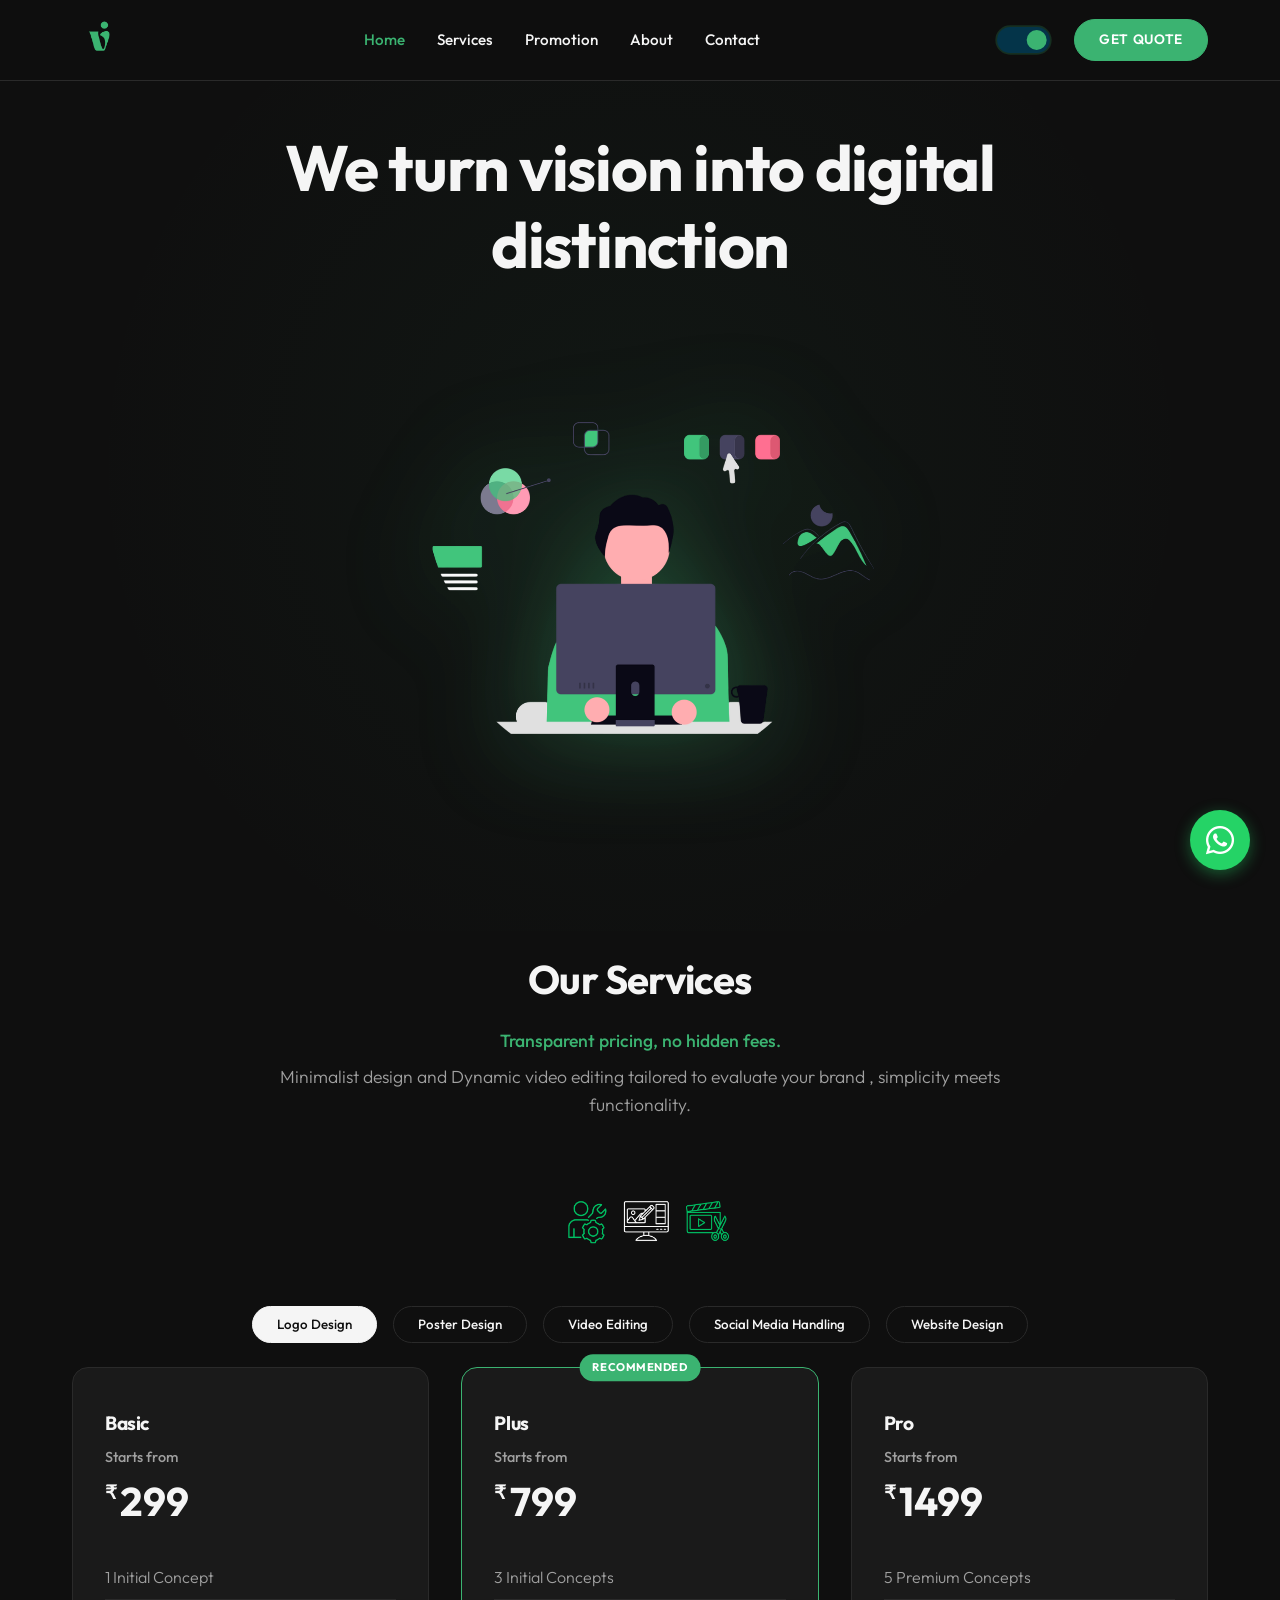
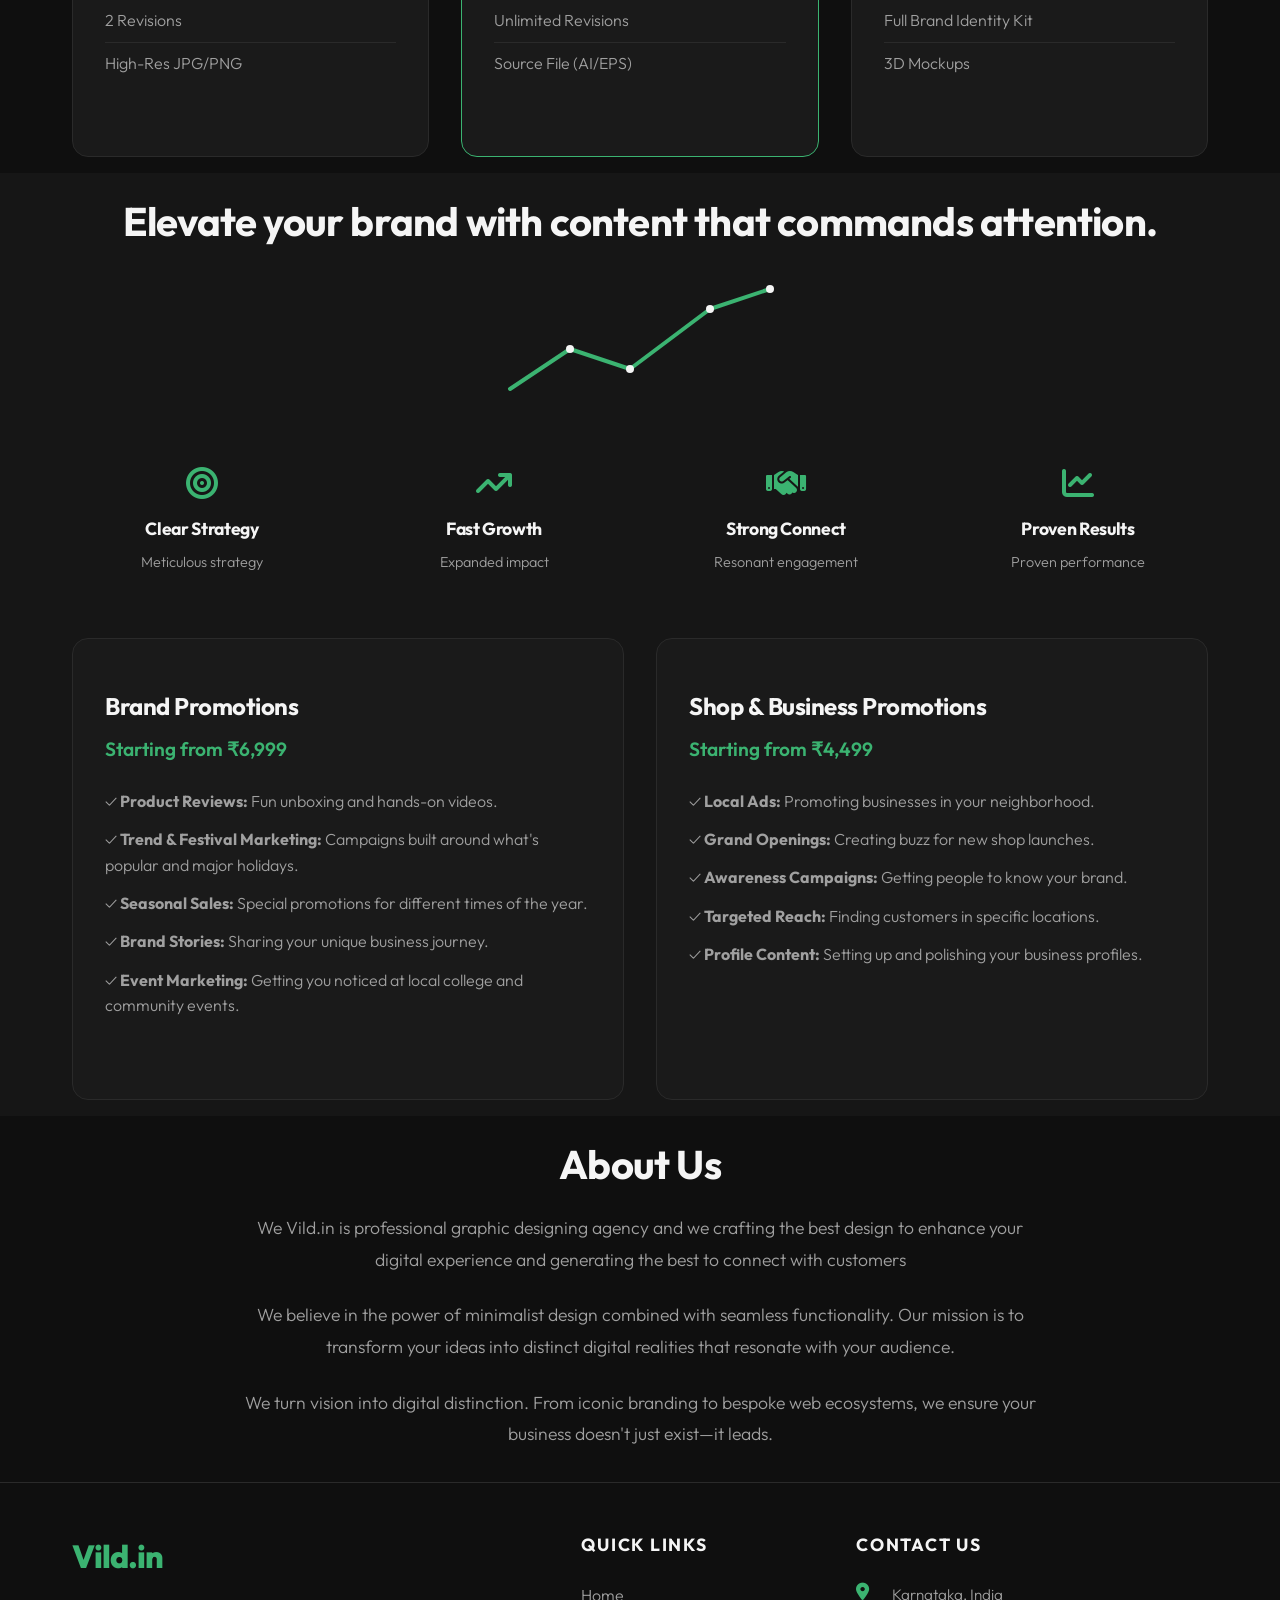
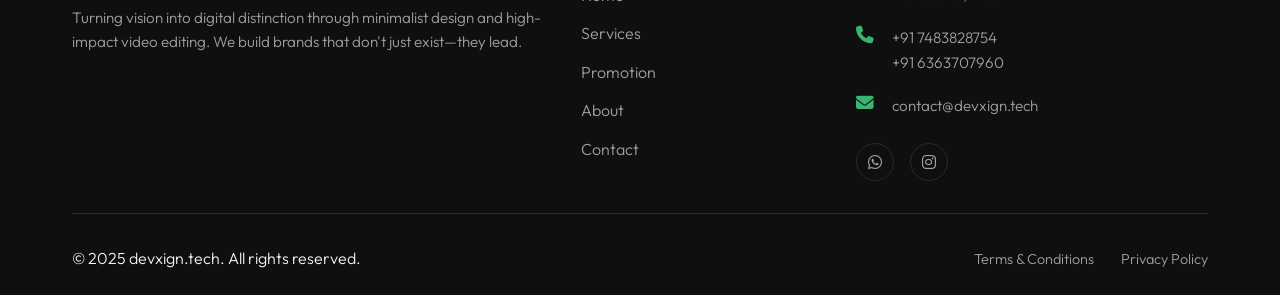
==== index.html @ d443ffbd "Update bullet points for all four poster design special boxes" ====
<!DOCTYPE html>
<html lang="en" data-theme="dark">
<head>
    <meta charset="UTF-8">
    <meta name="viewport" content="width=device-width, initial-scale=1.0">
    <title>devxign.tech | Professional Freelance Agency</title>
    <meta name="description" content="Clean minimal freelance agency turning vision into digital distinction.">
    <link rel="stylesheet" href="styles.css?v=1.3">
    <!-- Font Awesome -->
    <link rel="stylesheet" href="https://cdnjs.cloudflare.com/ajax/libs/font-awesome/6.4.0/css/all.min.css">
    <!-- Outfit Font for clean geometric look -->
    <link href="https://fonts.googleapis.com/css2?family=Outfit:wght@300;400;500;600;700;800&display=swap" rel="stylesheet">
</head>
<body>
    <header class="navbar">
        <nav class="container">
            <a href="#home" class="logo"><img src="Company logo.jpeg" alt="Company Logo"></a>
            <ul class="nav-links">
                <li><a href="#home" class="active">Home</a></li>
                <li><a href="#services">Services</a></li>
                <li><a href="#promotion">Promotion</a></li>
                <li><a href="#about">About</a></li>
                <li><a href="contact.html">Contact</a></li>
            </ul>
            <div class="nav-actions">
                <label for="theme-toggle" class="theme">
                    <span class="theme__toggle-wrap">
                        <input id="theme-toggle" class="theme__toggle" type="checkbox" role="switch" name="theme" value="dark" checked>
                        <span class="theme__fill"></span>
                        <span class="theme__icon">
                            <span class="theme__icon-part"></span>
                            <span class="theme__icon-part"></span>
                            <span class="theme__icon-part"></span>
                            <span class="theme__icon-part"></span>
                            <span class="theme__icon-part"></span>
                            <span class="theme__icon-part"></span>
                            <span class="theme__icon-part"></span>
                            <span class="theme__icon-part"></span>
                            <span class="theme__icon-part"></span>
                        </span>
                    </span>
                </label>
                <a href="contact.html" class="btn btn-primary btn-pill desktop-only">GET QUOTE</a>
                <button class="mobile-menu-btn" aria-label="Menu">⋯</button>
            </div>
        </nav>
        <!-- Mobile Dropdown Menu -->
        <div class="mobile-dropdown">
            <ul class="mobile-links">
                <li><a href="#home">Home</a></li>
                <li><a href="#services">Services</a></li>
                <li><a href="#promotion">Promotion</a></li>
                <li><a href="#about">About</a></li>
                <li><a href="contact.html">Contact</a></li>
                <li><a href="contact.html" class="btn btn-primary btn-pill mobile-quote-btn">GET QUOTE</a></li>
            </ul>
        </div>
    </header>

    <main>
        <!-- HOME SECTION -->
        <section id="home" class="section hero section-scroll">
            <div class="container hero-content">
                <h1 class="hero-title fade-in-up">We turn vision into digital distinction</h1>
                <div class="hero-illustration">
                    <img src="home page icon.png" alt="Home Page Icon" class="hero-icon-img laptop-float">
                </div>
            </div>
        </section>

        <!-- SERVICES SECTION -->
        <section id="services" class="section services section-scroll">
            <div class="container">
                <div class="section-header">
                    <h2>Our Services</h2>
                    <p style="color: var(--accent-color); font-weight: 500;">Transparent pricing, no hidden fees.</p>
                    <p style="margin-top: 0.5rem; max-width: 800px; margin-left: auto; margin-right: auto;">Minimalist design and Dynamic video editing tailored to evaluate your brand , simplicity meets functionality.</p>
                </div>
                
                <div class="services-illustration">
                    <img src="home page icons.png" alt="Services Icons" class="services-icon-img tools-float dark-only">
                    <img src="home page icons black.png" alt="Services Icons" class="services-icon-img tools-float light-only">
                </div>

                <div class="tabs">
                    <button class="tab-btn active" data-target="logo-design">Logo Design</button>
                    <button class="tab-btn" data-target="poster-design">Poster Design</button>
                    <button class="tab-btn" data-target="video-editing">Video Editing</button>
                    <button class="tab-btn" data-target="social-media">Social Media Handling</button>
                    <button class="tab-btn" data-target="website-design">Website Design</button>
                </div>

                <!-- Logo Design -->
                <div id="logo-design" class="pricing-grid active">
                    <div class="pricing-card">
                        <h3 class="plan-name">Basic</h3>
                        <div class="price-start">Starts from</div>
                        <div class="plan-price"><span>₹</span>299</div>
                        <ul class="plan-features">
                            <li>1 Initial Concept</li>
                            <li>2 Revisions</li>
                            <li>High-Res JPG/PNG</li>
                        </ul>
                    </div>
                    <div class="pricing-card pro">
                        <h3 class="plan-name">Plus</h3>
                        <div class="price-start">Starts from</div>
                        <div class="plan-price"><span>₹</span>799</div>
                        <ul class="plan-features">
                            <li>3 Initial Concepts</li>
                            <li>Unlimited Revisions</li>
                            <li>Source File (AI/EPS)</li>
                        </ul>
                    </div>
                    <div class="pricing-card">
                        <h3 class="plan-name">Pro</h3>
                        <div class="price-start">Starts from</div>
                        <div class="plan-price"><span>₹</span>1499</div>
                        <ul class="plan-features">
                            <li>5 Premium Concepts</li>
                            <li>Full Brand Identity Kit</li>
                            <li>3D Mockups</li>
                        </ul>
                    </div>
                </div>

                <!-- Poster Design -->
                <div id="poster-design" class="pricing-grid">
                    <div class="pricing-card">
                        <h3 class="plan-name">Basic</h3>
                        <div class="price-start">Starts from</div>
                        <div class="plan-price"><span>₹</span>299</div>
                        <ul class="plan-features">
                            <li>Standard Poster Design</li>
                            <li>1 Revision</li>
                            <li>Print-Ready PDF</li>
                        </ul>
                    </div>
                    <div class="pricing-card pro">
                        <h3 class="plan-name">Plus</h3>
                        <div class="price-start">Starts from</div>
                        <div class="plan-price"><span>₹</span>699</div>
                        <ul class="plan-features">
                            <li>Premium Poster Design</li>
                            <li>3 Revisions</li>
                            <li>Social Media Kit</li>
                        </ul>
                    </div>
                    <div class="pricing-card">
                        <h3 class="plan-name">Pro</h3>
                        <div class="price-start">Starts from</div>
                        <div class="plan-price"><span>₹</span>1199</div>
                        <ul class="plan-features">
                            <li>Campaign Series</li>
                            <li>Unlimited Revisions</li>
                            <li>Source Files</li>
                        </ul>
                    </div>

                    <!-- Special Boxes -->
                    <div class="special-boxes-container">
                        <h3 class="special-heading">Visual Statements: High-Impact Print & Digital Posters</h3>
                        <div class="special-boxes">
                            <div class="special-box">
                                <h4>Event Posters</h4>
                                <p class="price-range">₹999 – ₹2,099 per poster</p>
                                <ul>
                                    <li>✓ <strong>Great for Any Event:</strong> Perfect for programs, parties, and big launches.</li>
                                    <li>✓ <strong>Custom Designs:</strong> Made to match your specific theme perfectly.</li>
                                </ul>
                            </div>
                            <div class="special-box">
                                <h4>Political Posters</h4>
                                <p class="price-range">₹1,299 – ₹2,299 per poster</p>
                                <ul>
                                    <li>✓ <strong>Goal-Driven Design:</strong> Built specifically to help your campaign succeed.</li>
                                    <li>✓ <strong>Bold Visuals:</strong> Uses eye-catching text and images that grab attention.</li>
                                </ul>
                            </div>
                            <div class="special-box">
                                <h4>Product Launch Posters</h4>
                                <p class="price-range">₹1,499 – ₹2,599 per poster</p>
                                <ul>
                                    <li>✓ <strong>Brand-Focused Design:</strong> Matches your company's style and look.</li>
                                    <li>✓ <strong>Shows Off Your Product:</strong> Puts your product's best features front and center.</li>
                                </ul>
                            </div>
                            <div class="special-box">
                                <h4>Festival Posters</h4>
                                <p class="price-range">₹399 – ₹999 per poster</p>
                                <ul>
                                    <li>✓ <strong>Holiday Colors & Themes:</strong> Uses fun, festive designs.</li>
                                    <li>✓ <strong>Perfect for Seasonal Sales:</strong> Great for holiday and limited-time promotions.</li>
                                </ul>
                            </div>
                        </div>
                    </div>
                </div>

                <!-- Video Editing -->
                <div id="video-editing" class="pricing-grid">
                    <div class="pricing-card">
                        <h3 class="plan-name">Basic</h3>
                        <div class="price-start">Starts from</div>
                        <div class="plan-price"><span>₹</span>499</div>
                        <ul class="plan-features">
                            <li>Up to 60s Video</li>
                            <li>Basic Color Correction</li>
                            <li>Background Music</li>
                        </ul>
                    </div>
                    <div class="pricing-card pro">
                        <h3 class="plan-name">Plus</h3>
                        <div class="price-start">Starts from</div>
                        <div class="plan-price"><span>₹</span>999</div>
                        <ul class="plan-features">
                            <li>Up to 5 Min Video</li>
                            <li>Simple Motion Graphics</li>
                            <li>Captions/Subtitles</li>
                        </ul>
                    </div>
                    <div class="pricing-card">
                        <h3 class="plan-name">Pro</h3>
                        <div class="price-start">Starts from</div>
                        <div class="plan-price"><span>₹</span>1499</div>
                        <ul class="plan-features">
                            <li>Up to 15 Min Video</li>
                            <li>Premium Transitions</li>
                            <li>Advanced Audio Mixing</li>
                        </ul>
                    </div>
                </div>

                <!-- Social Media Handling -->
                <div id="social-media" class="pricing-grid">
                    <div class="pricing-card">
                        <h3 class="plan-name">Basic</h3>
                        <div class="price-start">Starts from</div>
                        <div class="plan-price"><span>₹</span>2999</div>
                        <ul class="plan-features">
                            <li>1 Platform Management</li>
                            <li>8 Posts / Month</li>
                            <li>Basic Engagement</li>
                        </ul>
                    </div>
                    <div class="pricing-card pro">
                        <h3 class="plan-name">Plus</h3>
                        <div class="price-start">Starts from</div>
                        <div class="plan-price"><span>₹</span>5999</div>
                        <ul class="plan-features">
                            <li>2 Platforms Management</li>
                            <li>15 Posts / Month</li>
                            <li>Content Strategy Planning</li>
                        </ul>
                    </div>
                    <div class="pricing-card">
                        <h3 class="plan-name">Pro</h3>
                        <div class="price-start">Starts from</div>
                        <div class="plan-price"><span>₹</span>9999</div>
                        <ul class="plan-features">
                            <li>Multi-Platform Management</li>
                            <li>Daily Posts + Reels</li>
                            <li>Full Account Management</li>
                        </ul>
                    </div>
                </div>

                <!-- Website Design -->
                <div id="website-design" class="pricing-grid">
                    <div class="pricing-card">
                        <h3 class="plan-name">Basic</h3>
                        <div class="price-start">Starts from</div>
                        <div class="plan-price"><span>₹</span>4999</div>
                        <ul class="plan-features">
                            <li>1 Page Landing Site</li>
                            <li>Responsive Design</li>
                            <li>Basic Contact Form</li>
                        </ul>
                    </div>
                    <div class="pricing-card pro">
                        <h3 class="plan-name">Plus</h3>
                        <div class="price-start">Starts from</div>
                        <div class="plan-price"><span>₹</span>9999</div>
                        <ul class="plan-features">
                            <li>Up to 5 Pages Website</li>
                            <li>Custom UI/UX</li>
                            <li>SEO Optimized Structure</li>
                        </ul>
                    </div>
                    <div class="pricing-card">
                        <h3 class="plan-name">Pro</h3>
                        <div class="price-start">Starts from</div>
                        <div class="plan-price"><span>₹</span>19999</div>
                        <ul class="plan-features">
                            <li>Full Web Application</li>
                            <li>CMS Integration</li>
                            <li>Premium Animations</li>
                        </ul>
                    </div>
                </div>
            </div>
        </section>

        <!-- PROMOTION SECTION -->
        <section id="promotion" class="section promotion section-scroll">
            <div class="container">
                <div class="section-header">
                    <h2>Elevate your brand with content that commands attention.</h2>
                </div>
                
                <div class="promotion-illustration">
                    <svg viewBox="0 0 300 150" class="anim-svg">
                        <g class="graph-float">
                            <!-- Growth Graph -->
                            <path d="M 20 120 L 80 80 L 140 100 L 220 40 L 280 20" fill="none" stroke="var(--accent-color)" stroke-width="4" stroke-linecap="round" stroke-linejoin="round"/>
                            <circle cx="80" cy="80" r="4" fill="var(--text-main)" />
                            <circle cx="140" cy="100" r="4" fill="var(--text-main)" />
                            <circle cx="220" cy="40" r="4" fill="var(--text-main)" />
                            <circle cx="280" cy="20" r="4" fill="var(--text-main)" />
                        </g>
                    </svg>
                </div>

                <div class="features-row">
                    <div class="feature-icon-box">
                        <i class="fa-solid fa-bullseye"></i>
                        <h4>Clear Strategy</h4>
                        <p>Meticulous strategy</p>
                    </div>
                    <div class="feature-icon-box">
                        <i class="fa-solid fa-arrow-trend-up"></i>
                        <h4>Fast Growth</h4>
                        <p>Expanded impact</p>
                    </div>
                    <div class="feature-icon-box">
                        <i class="fa-solid fa-handshake"></i>
                        <h4>Strong Connect</h4>
                        <p>Resonant engagement</p>
                    </div>
                    <div class="feature-icon-box">
                        <i class="fa-solid fa-chart-line"></i>
                        <h4>Proven Results</h4>
                        <p>Proven performance</p>
                    </div>
                </div>

                <div class="promo-cards-row">
                    <div class="promo-card">
                        <h3>Brand Promotions</h3>
                        <p class="promo-price">Starting from ₹6,999</p>
                        <ul>
                            <li>✓ <strong>Product Reviews:</strong> Fun unboxing and hands-on videos.</li>
                            <li>✓ <strong>Trend & Festival Marketing:</strong> Campaigns built around what's popular and major holidays.</li>
                            <li>✓ <strong>Seasonal Sales:</strong> Special promotions for different times of the year.</li>
                            <li>✓ <strong>Brand Stories:</strong> Sharing your unique business journey.</li>
                            <li>✓ <strong>Event Marketing:</strong> Getting you noticed at local college and community events.</li>
                        </ul>

                    </div>
                    <div class="promo-card">
                        <h3>Shop & Business Promotions</h3>
                        <p class="promo-price">Starting from ₹4,499</p>
                        <ul>
                            <li>✓ <strong>Local Ads:</strong> Promoting businesses in your neighborhood.</li>
                            <li>✓ <strong>Grand Openings:</strong> Creating buzz for new shop launches.</li>
                            <li>✓ <strong>Awareness Campaigns:</strong> Getting people to know your brand.</li>
                            <li>✓ <strong>Targeted Reach:</strong> Finding customers in specific locations.</li>
                            <li>✓ <strong>Profile Content:</strong> Setting up and polishing your business profiles.</li>
                        </ul>

                    </div>
                </div>
            </div>
        </section>

        <!-- ABOUT SECTION -->
        <section id="about" class="section about section-scroll">
            <div class="container">
                <div class="section-header">
                    <h2>About Us</h2>
                    <div class="about-text" style="max-width: 800px; margin: 0 auto; font-size: 1.1rem; line-height: 1.8; color: var(--text-muted);">
                        <p style="margin-bottom: 1.5rem;">
                            We Vild.in is professional graphic designing agency and we crafting the best design to enhance your digital experience and generating the best to connect with customers
                        </p>
                        <p style="margin-bottom: 1.5rem;">
                            We believe in the power of minimalist design combined with seamless functionality. Our mission is to transform your ideas into distinct digital realities that resonate with your audience.
                        </p>
                        <p>
                            We turn vision into digital distinction. From iconic branding to bespoke web ecosystems, we ensure your business doesn't just exist—it leads.
                        </p>
                    </div>
                </div>
            </div>
        </section>

        </section>
    </main>

    <footer>
        <div class="container">
            <div class="footer-grid">
                <div class="footer-col">
                    <div class="footer-logo" style="margin-bottom: 1.5rem;">
                        <span style="font-size: 2rem; font-weight: 800; color: var(--accent-color); letter-spacing: -1px;">Vild.in</span>
                    </div>
                    <p>Turning vision into digital distinction through minimalist design and high-impact video editing. We build brands that don't just exist—they lead.</p>
                </div>
                <div class="footer-col">
                    <h4>Quick Links</h4>
                    <ul class="footer-links">
                        <li><a href="#home">Home</a></li>
                        <li><a href="#services">Services</a></li>
                        <li><a href="#promotion">Promotion</a></li>
                        <li><a href="#about">About</a></li>
                        <li><a href="contact.html">Contact</a></li>
                    </ul>
                </div>

                <div class="footer-col">
                    <h4>Contact Us</h4>
                    <div class="footer-contact-item">
                        <i class="fa-solid fa-location-dot"></i>
                        <span>Karnataka, India</span>
                    </div>
                    <div class="footer-contact-item">
                        <i class="fa-solid fa-phone"></i>
                        <span>+91 7483828754<br>+91 6363707960</span>
                    </div>
                    <div class="footer-contact-item">
                        <i class="fa-solid fa-envelope"></i>
                        <span>contact@devxign.tech</span>
                    </div>
                    <div class="footer-social" style="margin-top: 1.5rem; justify-content: flex-start;">
                        <a href="https://wa.me/917483828754" target="_blank"><i class="fa-brands fa-whatsapp"></i></a>
                        <a href="https://www.instagram.com/vild_in/" target="_blank"><i class="fa-brands fa-instagram"></i></a>
                    </div>
                </div>
            </div>
            <div class="footer-bottom">
                <p>&copy; 2025 devxign.tech. All rights reserved.</p>
                <div class="footer-legal-bottom">
                    <a href="terms.html" style="color: var(--text-muted); font-size: 0.9rem; margin-right: 1.5rem;">Terms & Conditions</a>
                    <a href="privacy.html" style="color: var(--text-muted); font-size: 0.9rem;">Privacy Policy</a>
                </div>
            </div>
        </div>
    </footer>
    <!-- Floating WhatsApp Button -->
    <a href="https://wa.me/917483828754" class="floating-wa" target="_blank" aria-label="Chat on WhatsApp">
        <i class="fa-brands fa-whatsapp"></i>
    </a>

    <div id="offer-popup" class="popup-overlay">
        <div class="popup-content">
            <button class="popup-close" id="close-popup"><i class="fa-solid fa-xmark"></i></button>
            <div class="popup-header">
                <i class="fa-solid fa-gift"></i>
                <h3>Special Offer!</h3>
            </div>
            <p>To celebrate our journey, we’re offering <strong>15% off</strong> for all design and editing services. Let’s build something iconic together.</p>
        </div>
    </div>

    <script src="script.js"></script>
</body>
</html>
---- styles.css ----
/* styles.css */
@import url('https://fonts.googleapis.com/css2?family=Outfit:wght@300;400;500;600;700;800&display=swap');

:root {
    /* Light Theme (Default) */
    --bg-color: #ffffff;
    --bg-alt: #ffffff;
    --text-main: #111111;
    --text-muted: #666666;
    --accent-color: #3bb371;
    --border-color: #d0d0d0;
    --card-bg: #ffffff;
    --nav-bg: rgba(255, 255, 255, 0.85);
    --shadow: 0 10px 30px rgba(0, 0, 0, 0.05);
    --transDur: 0.5s;
    --primary: var(--accent-color);
    --primaryT: rgba(59, 179, 113, 0.2);
}

[data-theme="dark"] {
    --bg-color: #0f0f0f;
    --bg-alt: #161616;
    --text-main: #f5f5f5;
    --text-muted: #a0a0a0;
    --accent-color: #3bb371;
    --border-color: #2a2a2a;
    --card-bg: #1a1a1a;
    --nav-bg: rgba(15, 15, 15, 0.85);
    --shadow: 0 10px 30px rgba(0, 0, 0, 0.5);
}

* {
    margin: 0;
    padding: 0;
    box-sizing: border-box;
}

html {
    scroll-behavior: smooth;
    scroll-padding-top: 80px; /* Offset for sticky nav */
}

body {
    font-family: 'Outfit', sans-serif;
    font-weight: 300; /* Light thin body text */
    background-color: var(--bg-color);
    color: var(--text-main);
    line-height: 1.6;
    transition: background-color 0.3s ease, color 0.3s ease;
    overflow-x: hidden;
}

h1, h2, h3, h4, h5, h6 {
    font-weight: 700; /* Bold headings */
    color: var(--text-main);
    letter-spacing: -0.02em;
}

a {
    text-decoration: none;
    color: inherit;
}

ul {
    list-style: none;
}

.container {
    max-width: 1200px;
    width: 100%;
    margin: 0 auto;
    padding: 0 2rem;
}

.section {
    padding: 1rem 0;
    width: 100%;
    min-height: auto;
    display: flex;
    flex-direction: column;
    justify-content: center;
}

/* Scroll Animations */
.section-scroll {
    opacity: 0;
    transform: translateY(40px);
    transition: opacity 0.8s ease-out, transform 0.8s ease-out;
}

.section-scroll.visible {
    opacity: 1;
    transform: translateY(0);
}

/* Navbar */
.navbar {
    position: fixed;
    top: 0;
    width: 100%;
    background-color: var(--nav-bg);
    backdrop-filter: blur(10px);
    -webkit-backdrop-filter: blur(10px);
    z-index: 1000;
    border-bottom: 1px solid var(--border-color);
    transition: background-color 0.3s ease;
}

.navbar .container {
    display: flex;
    justify-content: space-between;
    align-items: center;
    height: 80px;
}

.logo {
    display: flex;
    align-items: center;
}

.logo img {
    height: 55px;
    width: auto;
}

.nav-links {
    display: flex;
    gap: 2rem;
}

.nav-links a {
    font-weight: 500;
    font-size: 0.95rem;
    transition: color 0.3s ease;
}

.nav-links a:hover, .nav-links a.active {
    color: var(--accent-color);
}

.nav-actions {
    display: flex;
    align-items: center;
    gap: 1.5rem;
}

.theme {
    display: flex;
    align-items: center;
    -webkit-tap-highlight-color: transparent;
}

.theme__fill,
.theme__icon {
    transition: 0.3s;
}

.theme__fill {
    display: none; /* Disabling the full screen blend mode as it might break existing layout */
}

.theme__icon,
.theme__toggle {
    z-index: 1;
}

.theme__icon,
.theme__icon-part {
    position: absolute;
}

.theme__icon {
    display: block;
    top: 0.4em;
    left: 0.4em;
    width: 1.5em;
    height: 1.5em;
    pointer-events: none;
}

.theme__icon-part {
    border-radius: 50%;
    box-shadow: 0.4em -0.4em 0 0.5em hsl(0,0%,100%) inset;
    top: calc(50% - 0.5em);
    left: calc(50% - 0.5em);
    width: 1em;
    height: 1em;
    transition: box-shadow var(--transDur) ease-in-out,
                opacity var(--transDur) ease-in-out,
                transform var(--transDur) ease-in-out;
    transform: scale(0.5);
}

.theme__icon-part ~ .theme__icon-part {
    background-color: hsl(0,0%,100%);
    border-radius: 0.05em;
    top: 50%;
    left: calc(50% - 0.05em);
    transform: rotate(0deg) translateY(0.5em);
    transform-origin: 50% 0;
    width: 0.1em;
    height: 0.2em;
}

.theme__icon-part:nth-child(3) { transform: rotate(45deg) translateY(0.45em); }
.theme__icon-part:nth-child(4) { transform: rotate(90deg) translateY(0.45em); }
.theme__icon-part:nth-child(5) { transform: rotate(135deg) translateY(0.45em); }
.theme__icon-part:nth-child(6) { transform: rotate(180deg) translateY(0.45em); }
.theme__icon-part:nth-child(7) { transform: rotate(225deg) translateY(0.45em); }
.theme__icon-part:nth-child(8) { transform: rotate(270deg) translateY(0.5em); }
.theme__icon-part:nth-child(9) { transform: rotate(315deg) translateY(0.5em); }

.theme__toggle {
    background-color: #000;
    border-radius: 1.5em;
    box-shadow: 0 0 0 0.125em var(--primaryT);
    padding: 0.25em;
    width: 4em;
    height: 2em;
    -webkit-appearance: none;
    appearance: none;
    transition: background-color var(--transDur) ease-in-out,
                box-shadow 0.15s ease-in-out,
                transform var(--transDur) ease-in-out;
    cursor: pointer;
    position: relative;
}

.theme__toggle:before {
    background-color: #fff;
    border-radius: 50%;
    content: "";
    width: 1.5em;
    height: 1.5em;
    display: block;
    transition: 0.3s;
}

.theme__toggle:focus {
    box-shadow: 0 0 0 0.125em var(--primary);
    outline: transparent;
}

.theme__toggle:checked {
    background-color: hsl(198,90%,15%);
}

.theme__toggle:checked:before {
    transform: translateX(2em);
    background-color: var(--accent-color);
}

.theme__toggle:checked ~ .theme__icon {
    transform: translateX(2em);
}

.theme__toggle:checked ~ .theme__icon .theme__icon-part:nth-child(1) {
    opacity: 0;
}

.theme__toggle:checked ~ .theme__icon .theme__icon-part ~ .theme__icon-part {
    opacity: 0;
}

.theme__toggle-wrap {
    position: relative;
    display: flex;
    align-items: center;
}

.btn {
    display: inline-block;
    border: none;
    cursor: pointer;
    font-family: 'Outfit', sans-serif;
}

.btn-pill {
    padding: 0.6rem 1.5rem;
    border-radius: 50px;
    font-weight: 600;
    font-size: 0.85rem;
    letter-spacing: 0.05em;
    transition: all 0.3s ease;
}

.btn-primary {
    background-color: var(--accent-color);
    color: #fff;
    border: 1px solid var(--accent-color);
}

.btn-primary:hover {
    background-color: transparent;
    color: var(--accent-color);
}

.btn-outline {
    background-color: transparent;
    color: var(--text-main);
    border: 1px solid var(--text-main);
    padding: 0.6rem 1.5rem;
    border-radius: 50px;
    font-weight: 600;
    transition: all 0.3s ease;
}

.btn-outline:hover {
    background-color: var(--text-main);
    color: var(--bg-color);
}

.mobile-menu-btn {
    display: none;
    background: none;
    border: none;
    color: var(--text-main);
    font-size: 1.5rem;
    font-weight: bold;
    cursor: pointer;
}

.mobile-dropdown {
    position: absolute;
    top: 80px;
    left: 0;
    width: 100%;
    background-color: var(--card-bg);
    border-bottom: 1px solid var(--border-color);
    overflow: hidden;
    max-height: 0;
    transition: max-height 0.4s cubic-bezier(0.16, 1, 0.3, 1);
    box-shadow: 0 10px 15px rgba(0,0,0,0.05);
}

.mobile-dropdown.open {
    max-height: 400px;
}

.mobile-links {
    padding: 1rem 2rem 2rem;
    display: flex;
    flex-direction: column;
    gap: 1.5rem;
}

.mobile-links a {
    font-size: 1.1rem;
    font-weight: 500;
}

.desktop-only {
    display: inline-block;
}

.mobile-quote-btn {
    display: none;
}

/* Hero Section */
.hero {
    min-height: auto;
    display: flex;
    flex-direction: column;
    align-items: center;
    justify-content: center;
    text-align: center;
    padding: 130px 0 2rem;
}

.hero-content {
    display: flex;
    flex-direction: column;
    align-items: center;
    gap: 0.5rem;
    width: 100%;
}

.hero-title {
    font-size: clamp(2rem, 5vw, 4.5rem);
    line-height: 1.2;
    max-width: 900px;
    margin: 0 auto;
    margin-bottom: 0;
}

/* Fade-in-up animation */
.fade-in-up {
    animation: fadeInUp 1.5s ease-out forwards;
    opacity: 0;
}

@keyframes fadeInUp {
    from { opacity: 0; transform: translateY(30px); }
    to { opacity: 1; transform: translateY(0); }
}

/* SVG Illustrations Styling */
.hero-illustration, .services-illustration, .promotion-illustration, .contact-illustration-svg {
    display: flex;
    justify-content: center;
    margin: 0;
}

.anim-svg {
    width: 100%;
    max-width: 300px;
    height: auto;
}

.services-icon-img {
    width: 100%;
    max-width: 450px;
    height: auto;
    margin: -140px auto -140px;
    pointer-events: none;
    position: relative;
    z-index: 1;
}

.hero-icon-img {
    width: 100%;
    max-width: 550px;
    height: auto;
    margin: -80px auto 0;
    transition: filter 0.3s ease;
    filter: drop-shadow(0 0 50px rgba(59, 179, 113, 0.25));
}

.hero {
    /* Spotlight effect behind the hero content */
    background: radial-gradient(circle at center, rgba(59, 179, 113, 0.05) 0%, transparent 70%);
}

[data-theme="dark"] .hero-icon-img {
    /* Slight brightness boost for dark mode specifically */
    filter: drop-shadow(0 0 50px rgba(59, 179, 113, 0.35)) brightness(1.1);
}

/* Theme-specific visibility */
.light-only {
    display: none;
}

[data-theme="light"] .light-only {
    display: block;
}

[data-theme="light"] .dark-only {
    display: none;
}

.laptop-float, .tools-float, .graph-float, .desk-float {
    animation: float 4s ease-in-out infinite;
}

@keyframes float {
    0% { transform: translateY(0px); }
    50% { transform: translateY(-15px); }
    100% { transform: translateY(0px); }
}

/* Services */
.section-header {
    text-align: center;
    margin-bottom: 1rem;
}

.section-header h2 {
    font-size: 2.5rem;
    margin-bottom: 1rem;
}

.section-header p {
    color: var(--text-muted);
    font-size: 1.1rem;
}

.tabs {
    display: flex;
    justify-content: center;
    flex-wrap: wrap;
    gap: 1rem;
    margin-bottom: 1.5rem;
    position: relative;
    z-index: 10; /* Ensures buttons are above the image */
}

.tab-btn {
    background: transparent;
    border: 1px solid var(--border-color);
    padding: 0.6rem 1.5rem;
    border-radius: 50px;
    color: var(--text-main);
    font-family: 'Outfit', sans-serif;
    font-weight: 500;
    cursor: pointer;
    transition: all 0.3s ease;
}

.tab-btn:hover, .tab-btn.active {
    background: var(--text-main);
    color: var(--bg-color);
    border-color: var(--text-main);
}

.pricing-grid {
    display: none;
    grid-template-columns: repeat(auto-fit, minmax(280px, 1fr));
    gap: 2rem;
    animation: fadeInTab 0.5s ease;
}

@media (min-width: 1024px) {
    .pricing-grid.active {
        grid-template-columns: repeat(3, 1fr);
    }
}

.pricing-grid.active {
    display: grid;
}

@keyframes fadeInTab {
    from { opacity: 0; transform: translateY(10px); }
    to { opacity: 1; transform: translateY(0); }
}

.pricing-card {
    background: var(--card-bg);
    border: 1px solid var(--border-color);
    border-radius: 16px;
    padding: 2.5rem 2rem;
    transition: transform 0.3s ease, box-shadow 0.3s ease;
    display: flex;
    flex-direction: column;
}

.pricing-card:hover {
    transform: translateY(-10px);
    box-shadow: 0 20px 40px rgba(59, 179, 113, 0.15);
    border-color: var(--accent-color);
}

.pricing-card.pro {
    border-color: var(--accent-color);
    position: relative;
}

.pricing-card.pro::before {
    content: 'RECOMMENDED';
    position: absolute;
    top: 0;
    left: 50%;
    transform: translate(-50%, -50%);
    background: var(--accent-color);
    color: #fff;
    font-size: 0.7rem;
    font-weight: 700;
    padding: 0.3rem 0.8rem;
    border-radius: 50px;
    letter-spacing: 0.05em;
}

.plan-name {
    font-size: 1.2rem;
    margin-bottom: 0.5rem;
}

.price-start {
    font-size: 0.9rem;
    color: var(--text-muted);
    font-weight: 500;
}

.plan-price {
    font-size: 2.5rem;
    font-weight: 700;
    margin-bottom: 1.5rem;
    display: flex;
    align-items: flex-start;
}

.plan-price span {
    font-size: 1.2rem;
    margin-top: 0.5rem;
    margin-right: 0.2rem;
}

.plan-features {
    margin-bottom: 2rem;
    flex-grow: 1;
}

.plan-features li {
    padding: 0.5rem 0;
    color: var(--text-muted);
    border-bottom: 1px solid var(--border-color);
}

.plan-features li:last-child {
    border-bottom: none;
}

/* Special Boxes under Poster */
.special-boxes-container {
    margin-top: 4rem;
    grid-column: 1 / -1;
}

.special-heading {
    text-align: center;
    font-size: 1.8rem;
    margin-bottom: 2rem;
}

.special-boxes {
    display: grid;
    grid-template-columns: repeat(auto-fit, minmax(250px, 1fr));
    gap: 1.5rem;
}

.special-box {
    background: var(--card-bg);
    border: 1px solid var(--border-color);
    border-radius: 12px;
    padding: 2rem;
    transition: transform 0.3s ease;
}

.special-box:hover {
    transform: translateY(-5px);
    box-shadow: 0 15px 30px rgba(59, 179, 113, 0.1);
    border-color: var(--accent-color);
}

.special-box h4 {
    font-size: 1.2rem;
    margin-bottom: 0.5rem;
}

.price-range {
    color: var(--accent-color);
    font-weight: 600;
    margin-bottom: 1rem;
    font-size: 1.1rem;
}

.special-box ul {
    margin-bottom: 1.5rem;
}

.special-box li {
    font-size: 0.9rem;
    color: var(--text-muted);
    margin-bottom: 0.5rem;
}

.box-link {
    color: var(--accent-color);
    font-weight: 600;
    font-size: 0.9rem;
}

.box-link:hover {
    text-decoration: underline;
}

/* Promotion Section */
.promotion {
    background-color: var(--bg-alt);
}

.features-row {
    display: grid;
    grid-template-columns: repeat(auto-fit, minmax(200px, 1fr));
    gap: 2rem;
    margin: 3rem 0;
    text-align: center;
}

.feature-icon-box i {
    font-size: 2rem;
    color: var(--accent-color);
    margin-bottom: 1rem;
}

.feature-icon-box h4 {
    font-size: 1.1rem;
    margin-bottom: 0.5rem;
}

.feature-icon-box p {
    font-size: 0.9rem;
    color: var(--text-muted);
}

.promo-cards-row {
    display: grid;
    grid-template-columns: repeat(auto-fit, minmax(280px, 1fr));
    gap: 2rem;
    margin-top: 4rem;
}

.promo-card {
    background: var(--card-bg);
    border: 1px solid var(--border-color);
    border-radius: 16px;
    padding: 3rem 2rem;
}

.promo-card h3 {
    font-size: 1.5rem;
    margin-bottom: 0.5rem;
}

.promo-price {
    font-size: 1.2rem;
    color: var(--accent-color);
    font-weight: 600;
    margin-bottom: 1.5rem;
}

.promo-card ul {
    margin-bottom: 2rem;
}

.promo-card li {
    margin-bottom: 0.8rem;
    color: var(--text-muted);
}

/* Contact Section */
.contact-container {
    display: flex;
    justify-content: center;
    align-items: center;
    gap: 8rem;
    flex-wrap: wrap;
}

.contact-left {
    display: flex;
    justify-content: center;
    flex: 1 1 400px;
}

.contact-icon-img {
    width: 100%;
    max-width: 450px;
    height: auto;
}

.contact-right {
    display: flex;
    justify-content: center;
    flex: 1 1 450px;
    width: 100%;
}

.contact-form {
    background-color: var(--card-bg);
    padding: 2.5rem;
    border-radius: 24px;
    box-shadow: 0 30px 60px rgba(0, 0, 0, 0.08);
    border: 1px solid var(--border-color);
    width: 100%;
    max-width: 650px;
}

.contact-form h2 {
    margin-bottom: 1.2rem;
    font-size: 2rem;
}

.form-group {
    margin-bottom: 1rem;
}

.form-group input, .form-group select, .form-group textarea {
    width: 100%;
    padding: 0.7rem 1rem;
    border: 1px solid var(--border-color);
    border-radius: 8px;
    background: var(--bg-alt);
    color: var(--text-main);
    font-family: 'Outfit', sans-serif;
    font-size: 1rem;
    transition: border-color 0.3s ease;
}

.form-group input:focus, .form-group select:focus, .form-group textarea:focus {
    outline: none;
    border-color: var(--accent-color);
}

.submit-btn {
    width: 100%;
    padding: 1rem;
    border-radius: 8px;
    font-size: 1.1rem;
    cursor: pointer;
}

.contact-links {
    margin-top: 2rem;
    display: flex;
    gap: 1.5rem;
    justify-content: center;
}

.contact-links a {
    display: flex;
    align-items: center;
    gap: 0.5rem;
    color: var(--text-muted);
    font-weight: 500;
    transition: color 0.3s ease;
}

.contact-links a:hover {
    color: var(--accent-color);
}

/* Footer Redesign */
footer {
    background-color: var(--bg-color);
    padding: 3rem 0 1.5rem;
    border-top: 1px solid var(--border-color);
}

.footer-grid {
    display: grid;
    grid-template-columns: 2fr 1fr 1.5fr;
    gap: 2.5rem;
    margin-bottom: 2rem;
}

.footer-col h4 {
    font-size: 1.1rem;
    margin-bottom: 1.5rem;
    color: var(--text-main);
    text-transform: uppercase;
    letter-spacing: 0.1em;
}

.footer-col p {
    color: var(--text-muted);
    font-size: 0.95rem;
    line-height: 1.6;
    margin-bottom: 1rem;
}

.footer-links {
    list-style: none;
    padding: 0;
}

.footer-links li {
    margin-bottom: 0.8rem;
}

.footer-links a {
    color: var(--text-muted);
    transition: all 0.3s ease;
    display: inline-block;
}

.footer-links a:hover {
    color: var(--accent-color);
    padding-left: 5px;
}

.footer-contact-item {
    display: flex;
    gap: 1rem;
    margin-bottom: 1.2rem;
    color: var(--text-muted);
    font-size: 0.95rem;
}

.footer-contact-item i {
    color: var(--accent-color);
    font-size: 1.1rem;
    width: 20px;
}

.footer-bottom {
    padding-top: 2rem;
    border-top: 1px solid var(--border-color);
    display: flex;
    justify-content: space-between;
    align-items: center;
    flex-wrap: wrap;
    gap: 1.5rem;
}

.footer-social {
    display: flex;
    gap: 1rem;
}

.footer-social a {
    width: 38px;
    height: 38px;
    border-radius: 50%;
    background: transparent;
    border: 1px solid var(--border-color);
    display: flex;
    align-items: center;
    justify-content: center;
    color: var(--text-muted);
    transition: all 0.3s ease;
}

.footer-social a:hover {
    background: var(--accent-color);
    color: white;
    border-color: var(--accent-color);
    transform: translateY(-3px);
}

@media (max-width: 992px) {
    .footer-grid {
        grid-template-columns: 1fr 1fr;
        gap: 3rem;
    }
}

@media (max-width: 600px) {
    .footer-grid {
        grid-template-columns: 1fr;
        gap: 2.5rem;
    }
    .footer-bottom {
        flex-direction: column;
        text-align: center;
    }
}

/* Responsive Overrides */
@media (max-width: 992px) {
    .contact-container {
        grid-template-columns: 1fr;
    }
}

@media (max-width: 768px) {
    .nav-links, .desktop-only {
        display: none;
    }
    .mobile-menu-btn {
        display: block;
    }
    .mobile-quote-btn {
        display: inline-block;
        text-align: center;
    }
    .promo-cards-row {
        grid-template-columns: 1fr;
    }
    .footer-content {
        flex-direction: column;
        text-align: center;
    }
    .floating-wa {
        width: 50px;
        height: 50px;
        font-size: 1.8rem;
        bottom: 20px;
        right: 20px;
    }
    .hero {
        padding: 100px 0 1rem;
    }
    .section {
        padding: 2rem 0;
    }
    .contact-container {
        gap: 3rem;
    }
}

/* Floating WhatsApp Button */
.floating-wa {
    position: fixed;
    bottom: 30px;
    right: 30px;
    background-color: #25d366;
    color: white;
    width: 60px;
    height: 60px;
    border-radius: 50%;
    display: flex;
    align-items: center;
    justify-content: center;
    font-size: 2rem;
    box-shadow: 0 4px 15px rgba(37, 211, 102, 0.4);
    z-index: 1000;
    transition: transform 0.3s ease, box-shadow 0.3s ease;
}

.floating-wa:hover {
    transform: translateY(-5px) scale(1.05);
    box-shadow: 0 6px 20px rgba(37, 211, 102, 0.6);
    color: white;
}
/* Offer Popup Styling */
.popup-overlay {
    position: fixed;
    top: 0;
    left: 0;
    width: 100%;
    height: 100%;
    background: rgba(0, 0, 0, 0.7);
    backdrop-filter: blur(8px);
    display: none;
    justify-content: center;
    align-items: center;
    z-index: 9999;
    opacity: 0;
    transition: opacity 0.4s ease;
}

.popup-overlay.show {
    display: flex;
    opacity: 1;
}

.popup-content {
    background: var(--card-bg);
    border: 1px solid var(--accent-color);
    padding: 3rem 2.5rem;
    border-radius: 24px;
    max-width: 450px;
    width: 90%;
    position: relative;
    text-align: center;
    box-shadow: 0 30px 60px rgba(0,0,0,0.3);
    transform: scale(0.9) translateY(30px);
    transition: transform 0.5s cubic-bezier(0.16, 1, 0.3, 1);
}

.popup-overlay.show .popup-content {
    transform: scale(1) translateY(0);
}

.popup-close {
    position: absolute;
    top: 20px;
    right: 20px;
    background: transparent;
    border: none;
    color: var(--text-muted);
    font-size: 1.5rem;
    cursor: pointer;
    transition: all 0.3s ease;
    width: 32px;
    height: 32px;
    display: flex;
    align-items: center;
    justify-content: center;
    border-radius: 50%;
}

.popup-close:hover {
    color: var(--accent-color);
    background: rgba(59, 179, 113, 0.1);
    transform: rotate(90deg);
}

.popup-header {
    margin-bottom: 1.5rem;
}

.popup-header i {
    font-size: 3.5rem;
    color: var(--accent-color);
    margin-bottom: 1rem;
    display: block;
}

.popup-header h3 {
    font-size: 2rem;
    color: var(--text-main);
    margin: 0;
}

.popup-content p {
    color: var(--text-muted);
    font-size: 1.1rem;
    margin-bottom: 2rem;
    line-height: 1.6;
}

.popup-content strong {
    color: var(--accent-color);
    font-weight: 700;
}

/* Animations and Responsive Adjustments already handled by existing classes */
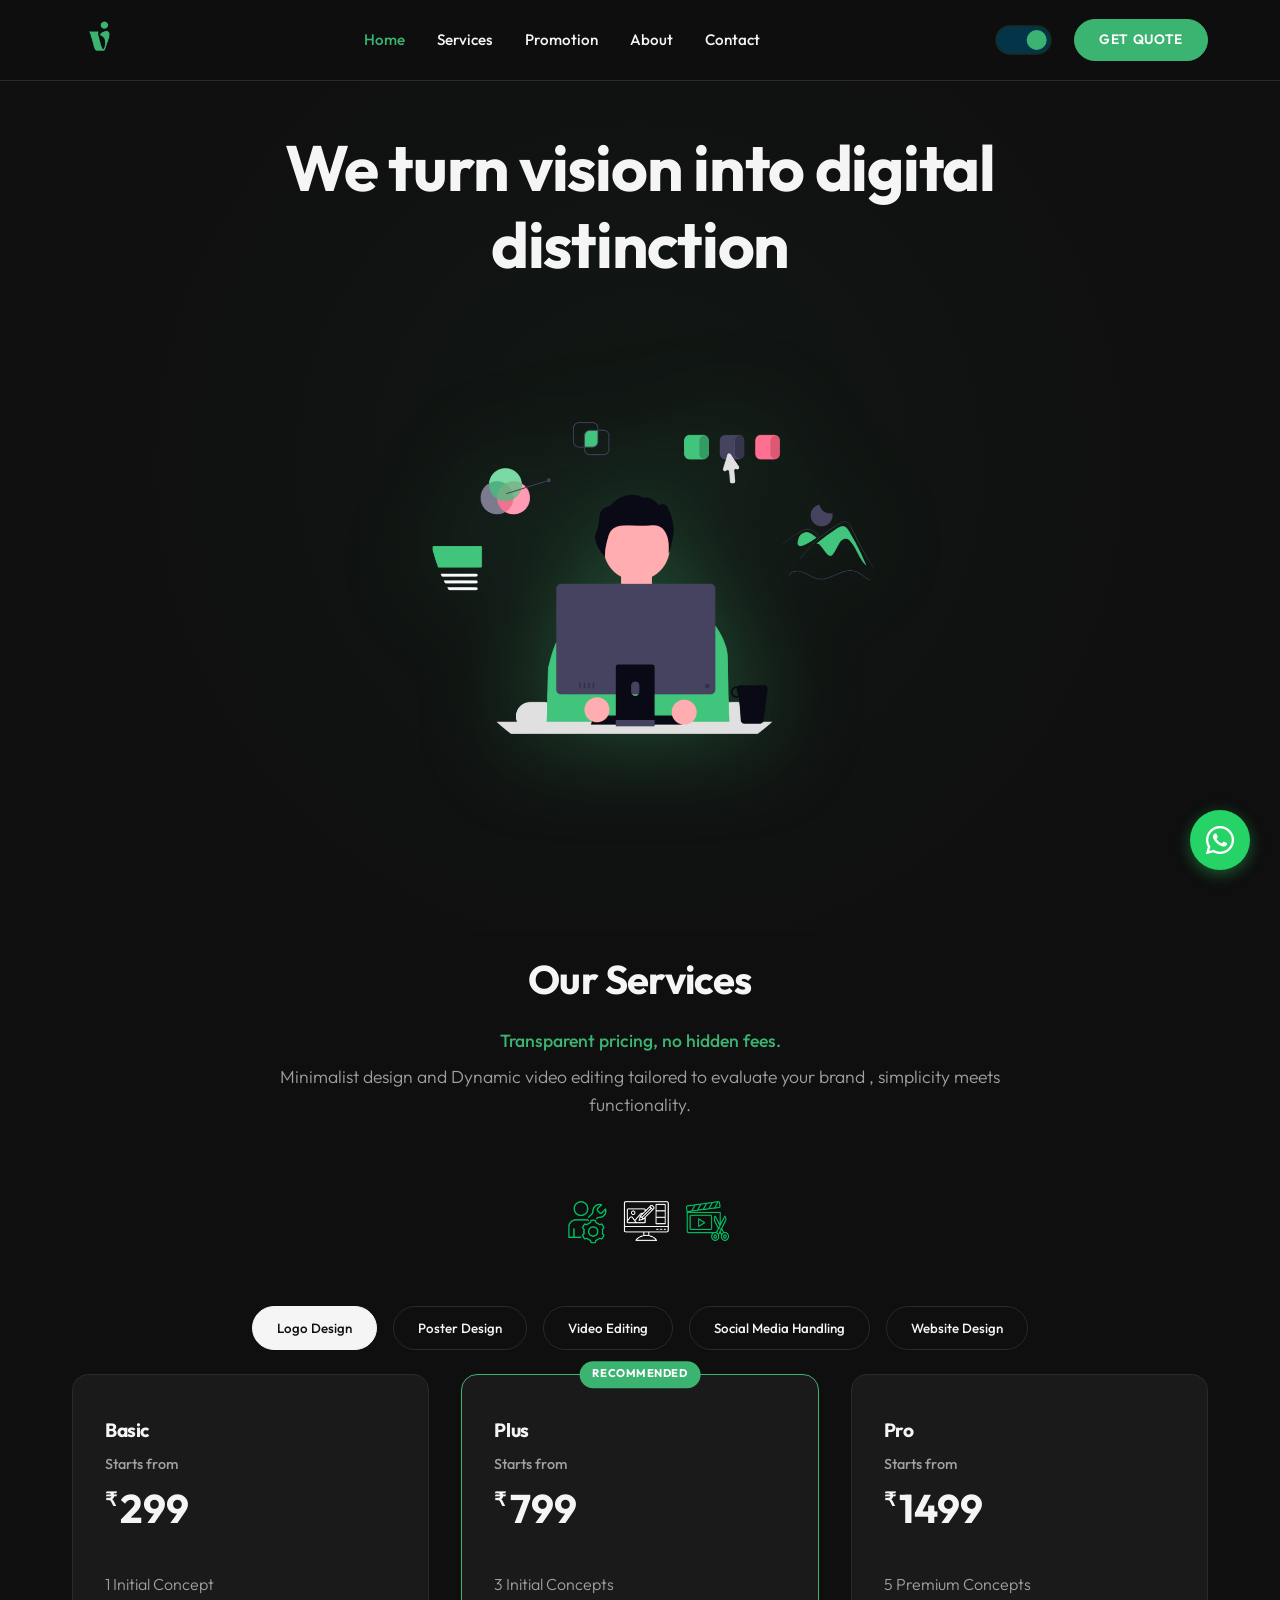
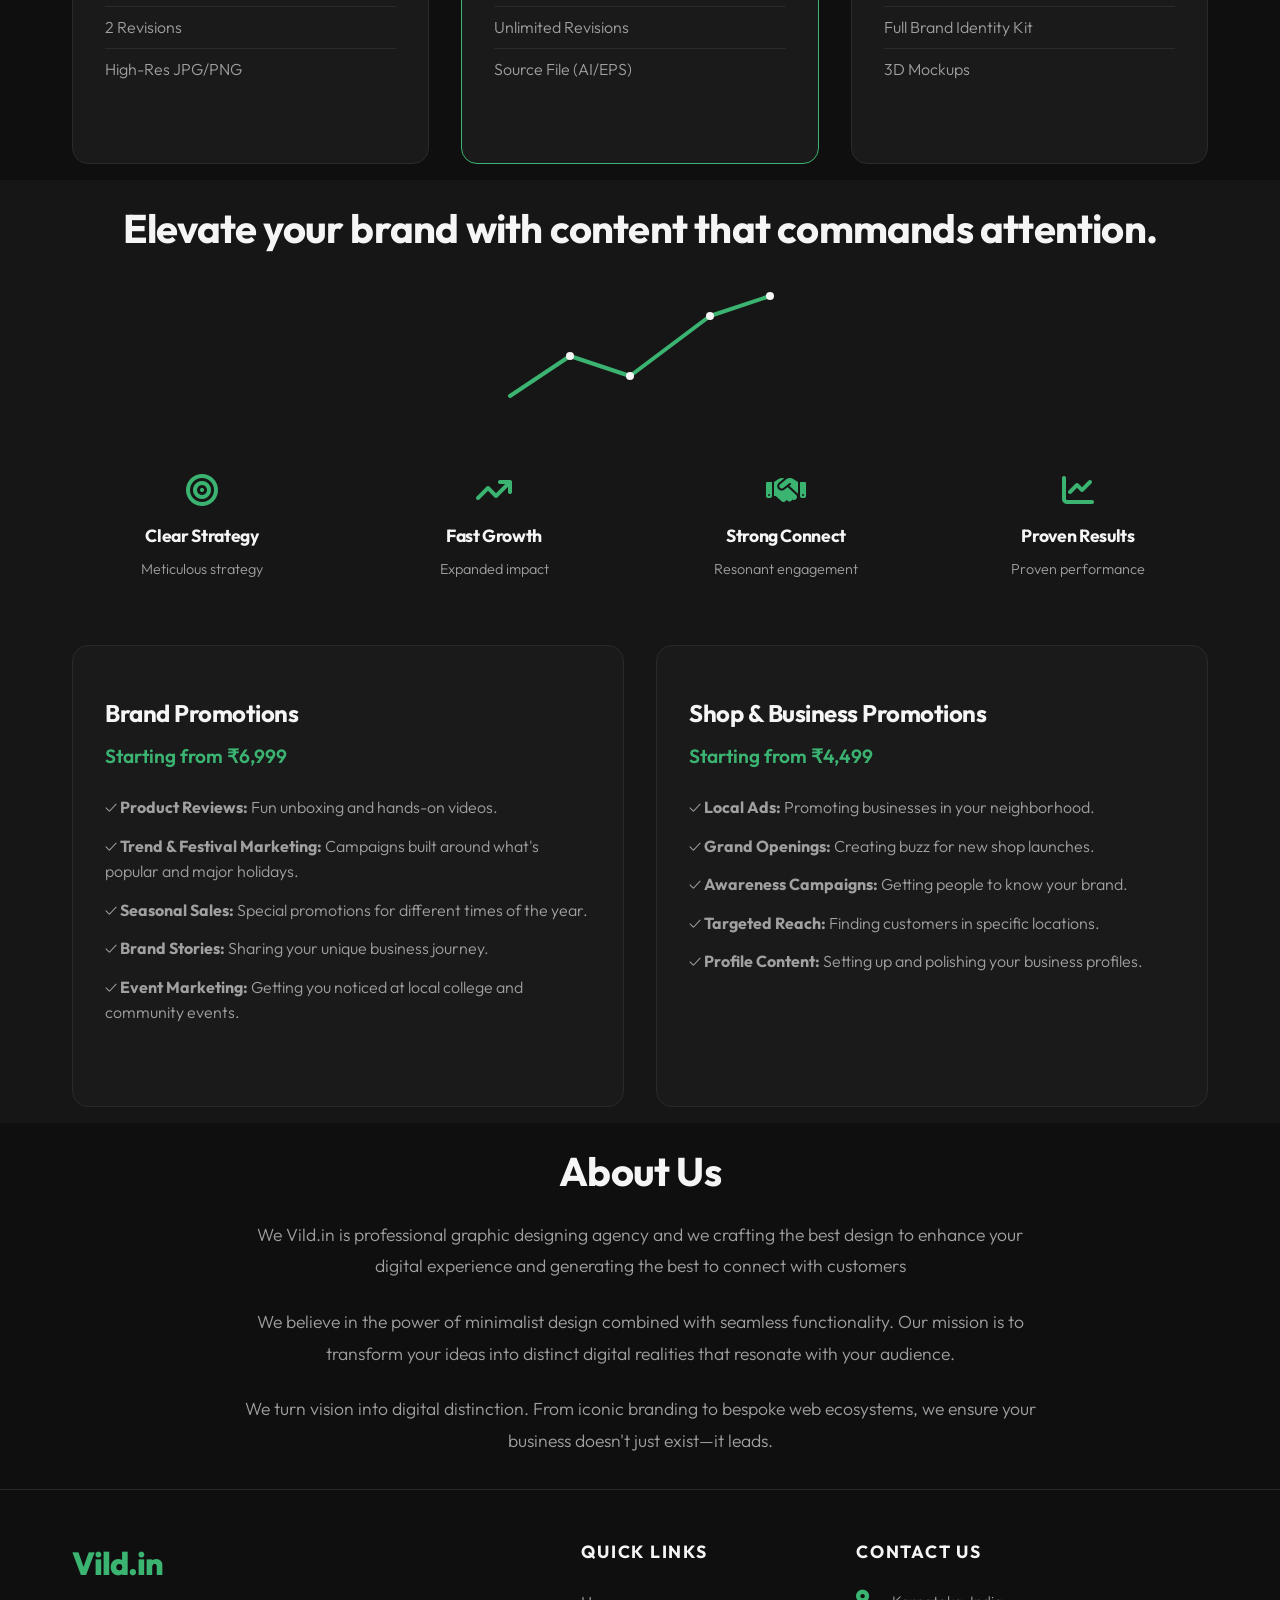
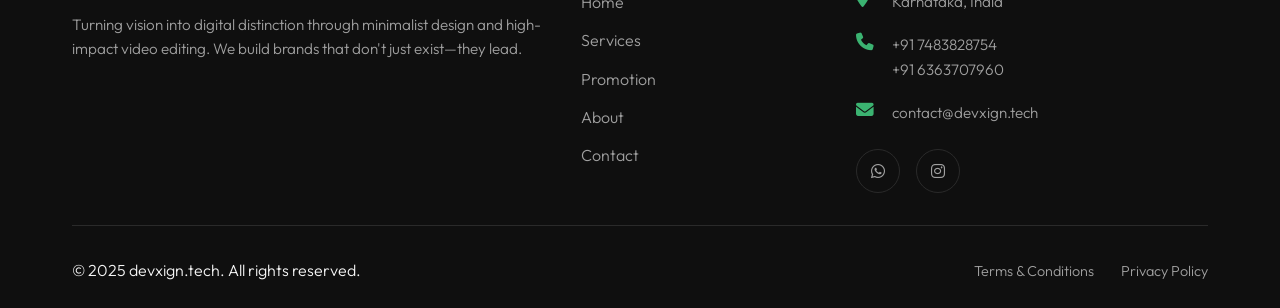
==== commit 290d6da5: "Responsive & Accessibility Optimization: Integrated keyboard-only skip-links, 100% compliant form in" ====
--- a/index.html
+++ b/index.html
@@ -3,8 +3,82 @@
 <head>
     <meta charset="UTF-8">
     <meta name="viewport" content="width=device-width, initial-scale=1.0">
-    <title>devxign.tech | Professional Freelance Agency</title>
-    <meta name="description" content="Clean minimal freelance agency turning vision into digital distinction.">
+    <title>devxign.tech | Professional Freelance Design & Digital Agency</title>
+    <meta name="description" content="Clean, minimal freelance agency transforming vision into digital distinction. Premium Logo Design, Poster Design, Video Editing, and Website Development starting from ₹299.">
+    
+    <!-- Preconnect & DNS-Prefetch for Speed -->
+    <link rel="preconnect" href="https://fonts.googleapis.com">
+    <link rel="preconnect" href="https://fonts.gstatic.com" crossorigin>
+    <link rel="preconnect" href="https://cdnjs.cloudflare.com">
+    <link rel="dns-prefetch" href="https://fonts.googleapis.com">
+    <link rel="dns-prefetch" href="https://cdnjs.cloudflare.com">
+
+    <!-- Preload Hero Illustration (LCP Optimization) -->
+    <link rel="preload" href="home page icon.png" as="image">
+
+    <!-- SEO & Metadata Tags -->
+    <link rel="canonical" href="https://devxign.tech/">
+    <meta name="robots" content="index, follow">
+    
+    <!-- Open Graph (Facebook / LinkedIn) -->
+    <meta property="og:type" content="website">
+    <meta property="og:title" content="devxign.tech | Professional Freelance Design & Digital Agency">
+    <meta property="og:description" content="Clean, minimal freelance agency transforming vision into digital distinction. Premium Logo Design, Poster Design, Video Editing, and Website Development starting from ₹299.">
+    <meta property="og:image" content="https://devxign.tech/home%20page%20icon.png">
+    <meta property="og:url" content="https://devxign.tech/">
+    <meta property="og:site_name" content="devxign.tech">
+
+    <!-- Twitter Card -->
+    <meta name="twitter:card" content="summary_large_image">
+    <meta name="twitter:title" content="devxign.tech | Professional Freelance Design & Digital Agency">
+    <meta name="twitter:description" content="Clean, minimal freelance agency transforming vision into digital distinction. Premium Logo Design, Poster Design, Video Editing, and Website Development starting from ₹299.">
+    <meta name="twitter:image" content="https://devxign.tech/home%20page%20icon.png">
+
+    <!-- Structured Data (JSON-LD) LocalBusiness -->
+    <script type="application/ld+json">
+    {
+      "@context": "https://schema.org",
+      "@type": "LocalBusiness",
+      "name": "devxign.tech",
+      "image": "https://devxign.tech/Company%20logo.jpeg",
+      "@id": "https://devxign.tech/#localbusiness",
+      "url": "https://devxign.tech/",
+      "telephone": "+917483828754",
+      "priceRange": "₹299 - ₹6999",
+      "address": {
+        "@type": "PostalAddress",
+        "streetAddress": "Bengaluru, Karnataka, India",
+        "addressLocality": "Bengaluru",
+        "addressRegion": "KA",
+        "postalCode": "560001",
+        "addressCountry": "IN"
+      },
+      "geo": {
+        "@type": "GeoCoordinates",
+        "latitude": 12.9716,
+        "longitude": 77.5946
+      },
+      "openingHoursSpecification": {
+        "@type": "OpeningHoursSpecification",
+        "dayOfWeek": [
+          "Monday",
+          "Tuesday",
+          "Wednesday",
+          "Thursday",
+          "Friday",
+          "Saturday",
+          "Sunday"
+        ],
+        "opens": "09:00",
+        "closes": "21:00"
+      },
+      "sameAs": [
+        "https://www.instagram.com/devxign/",
+        "https://wa.me/917483828754"
+      ]
+    }
+    </script>
+
     <link rel="stylesheet" href="styles.css?v=1.3">
     <!-- Font Awesome -->
     <link rel="stylesheet" href="https://cdnjs.cloudflare.com/ajax/libs/font-awesome/6.4.0/css/all.min.css">
@@ -12,9 +86,10 @@
     <link href="https://fonts.googleapis.com/css2?family=Outfit:wght@300;400;500;600;700;800&display=swap" rel="stylesheet">
 </head>
 <body>
+    <a href="#main-content" class="skip-link">Skip to main content</a>
     <header class="navbar">
         <nav class="container">
-            <a href="#home" class="logo"><img src="Company logo.jpeg" alt="Company Logo"></a>
+            <a href="#home" class="logo"><img src="Company logo.jpeg" alt="devxign.tech - Professional Graphic Design, Logo Design, and Video Editing Agency Logo" width="55" height="55"></a>
             <ul class="nav-links">
                 <li><a href="#home" class="active">Home</a></li>
                 <li><a href="#services">Services</a></li>
@@ -57,13 +132,13 @@
         </div>
     </header>
 
-    <main>
+    <main id="main-content">
         <!-- HOME SECTION -->
         <section id="home" class="section hero section-scroll">
             <div class="container hero-content">
                 <h1 class="hero-title fade-in-up">We turn vision into digital distinction</h1>
                 <div class="hero-illustration">
-                    <img src="home page icon.png" alt="Home Page Icon" class="hero-icon-img laptop-float">
+                    <img src="home page icon.png" alt="devxign.tech Freelance Agency Custom Artwork showing design and coding vision" class="hero-icon-img laptop-float" width="550" height="550">
                 </div>
             </div>
         </section>
@@ -78,8 +153,8 @@
                 </div>
                 
                 <div class="services-illustration">
-                    <img src="home page icons.png" alt="Services Icons" class="services-icon-img tools-float dark-only">
-                    <img src="home page icons black.png" alt="Services Icons" class="services-icon-img tools-float light-only">
+                    <img src="home page icons.png" alt="devxign.tech Services Icons showing Logo Design, Video Editing, and Website Development tools" class="services-icon-img tools-float dark-only" loading="lazy" width="450" height="450">
+                    <img src="home page icons black.png" alt="devxign.tech Services Icons showing Design and Coding tools - Light Mode" class="services-icon-img tools-float light-only" loading="lazy" width="450" height="450">
                 </div>
 
                 <div class="tabs">
@@ -431,8 +506,8 @@
                         <span>contact@devxign.tech</span>
                     </div>
                     <div class="footer-social" style="margin-top: 1.5rem; justify-content: flex-start;">
-                        <a href="https://wa.me/917483828754" target="_blank"><i class="fa-brands fa-whatsapp"></i></a>
-                        <a href="https://www.instagram.com/vild_in/" target="_blank"><i class="fa-brands fa-instagram"></i></a>
+                        <a href="https://wa.me/917483828754" target="_blank" aria-label="Chat with Vild.in on WhatsApp"><i class="fa-brands fa-whatsapp"></i></a>
+                        <a href="https://www.instagram.com/vild_in/" target="_blank" aria-label="Follow Vild.in on Instagram"><i class="fa-brands fa-instagram"></i></a>
                     </div>
                 </div>
             </div>
@@ -452,7 +527,7 @@
 
     <div id="offer-popup" class="popup-overlay">
         <div class="popup-content">
-            <button class="popup-close" id="close-popup"><i class="fa-solid fa-xmark"></i></button>
+            <button class="popup-close" id="close-popup" aria-label="Close Special Offer popup"><i class="fa-solid fa-xmark"></i></button>
             <div class="popup-header">
                 <i class="fa-solid fa-gift"></i>
                 <h3>Special Offer!</h3>
@@ -461,6 +536,6 @@
         </div>
     </div>
 
-    <script src="script.js"></script>
+    <script src="script.js?v=1.1"></script>
 </body>
 </html>
--- a/styles.css
+++ b/styles.css
@@ -50,6 +50,34 @@
     overflow-x: hidden;
 }
 
+/* Keyboard Accessibility Skip Link */
+.skip-link {
+    position: absolute;
+    top: -100px;
+    left: 0;
+    background: var(--accent-color);
+    color: #ffffff;
+    padding: 1rem 1.5rem;
+    z-index: 10000;
+    font-weight: 600;
+    text-decoration: none;
+    transition: top 0.2s ease;
+    border-bottom-right-radius: 8px;
+}
+.skip-link:focus {
+    top: 0;
+    outline: 2px solid var(--text-main);
+}
+
+/* Interactive Touch Target Accessibility */
+.footer-social a, .floating-wa, .mobile-menu-btn, .tab-btn {
+    min-width: 44px;
+    min-height: 44px;
+    display: inline-flex;
+    align-items: center;
+    justify-content: center;
+}
+
 h1, h2, h3, h4, h5, h6 {
     font-weight: 700; /* Bold headings */
     color: var(--text-main);
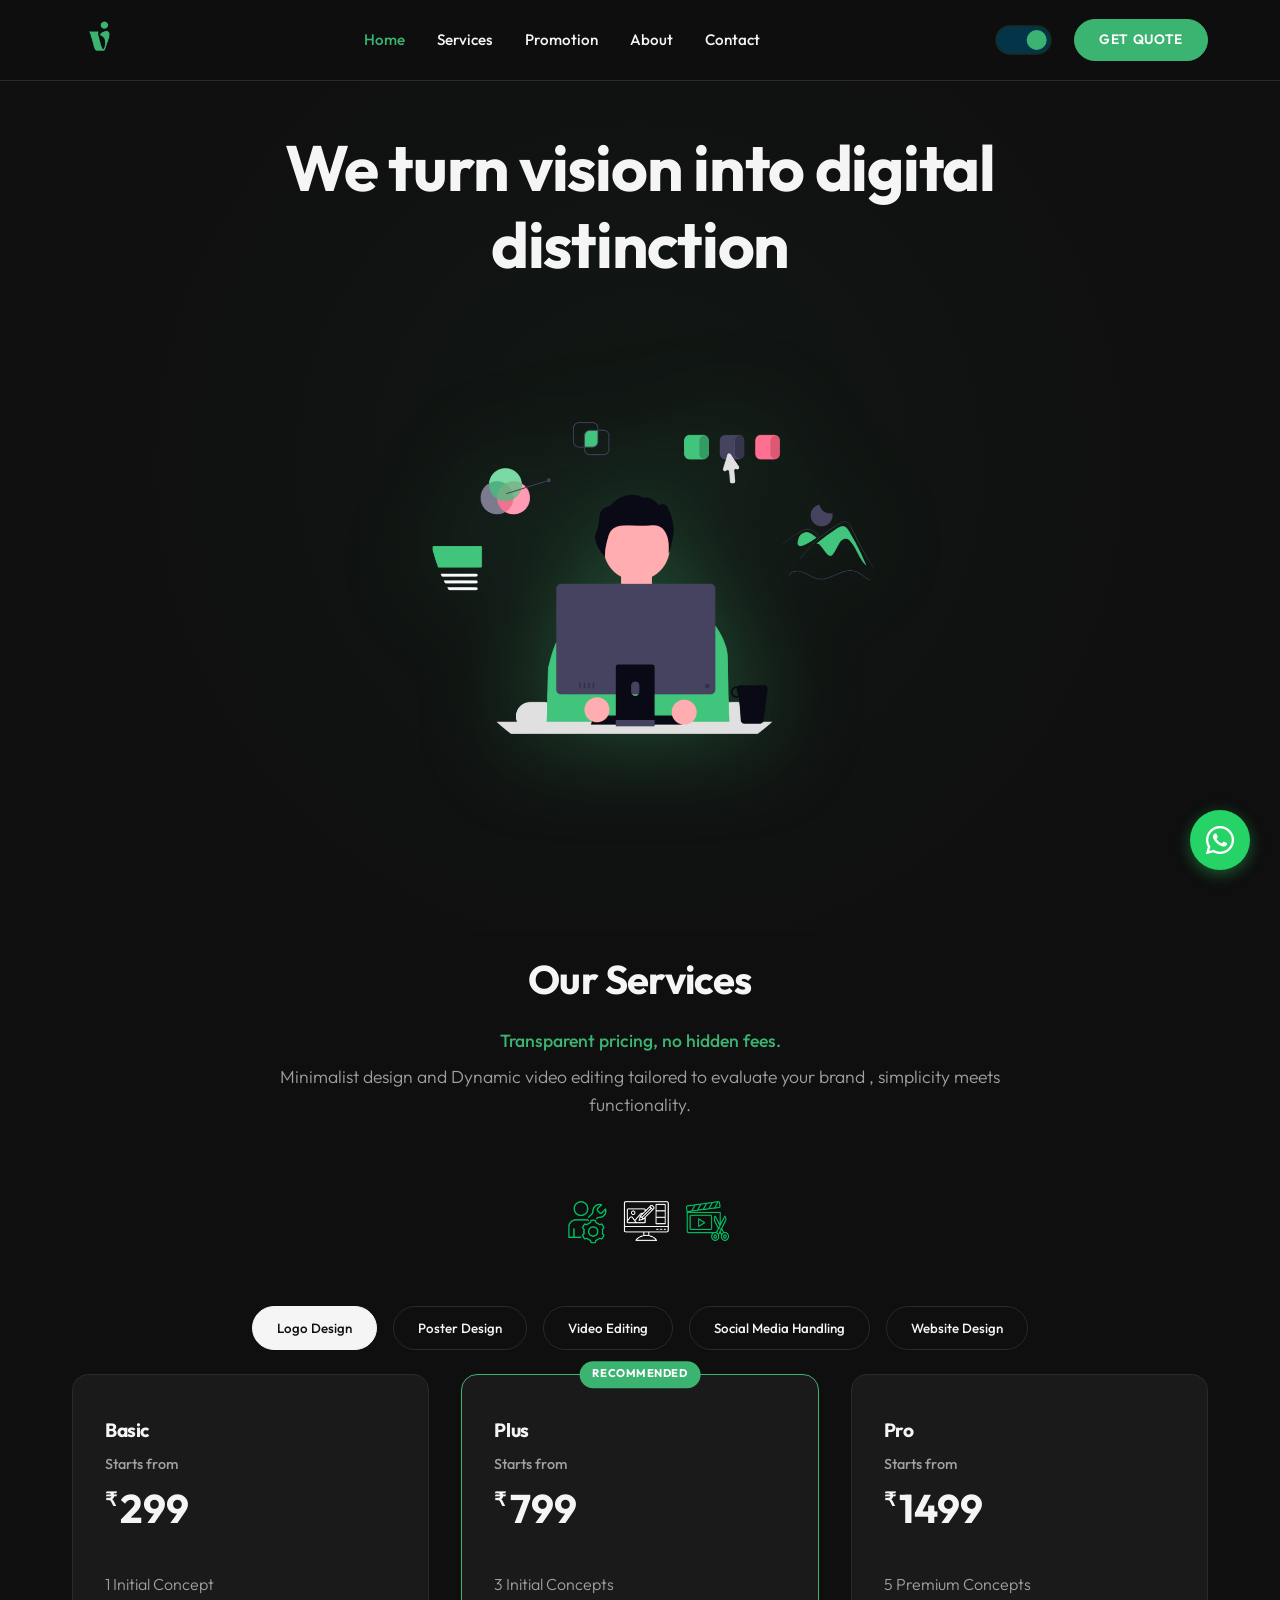
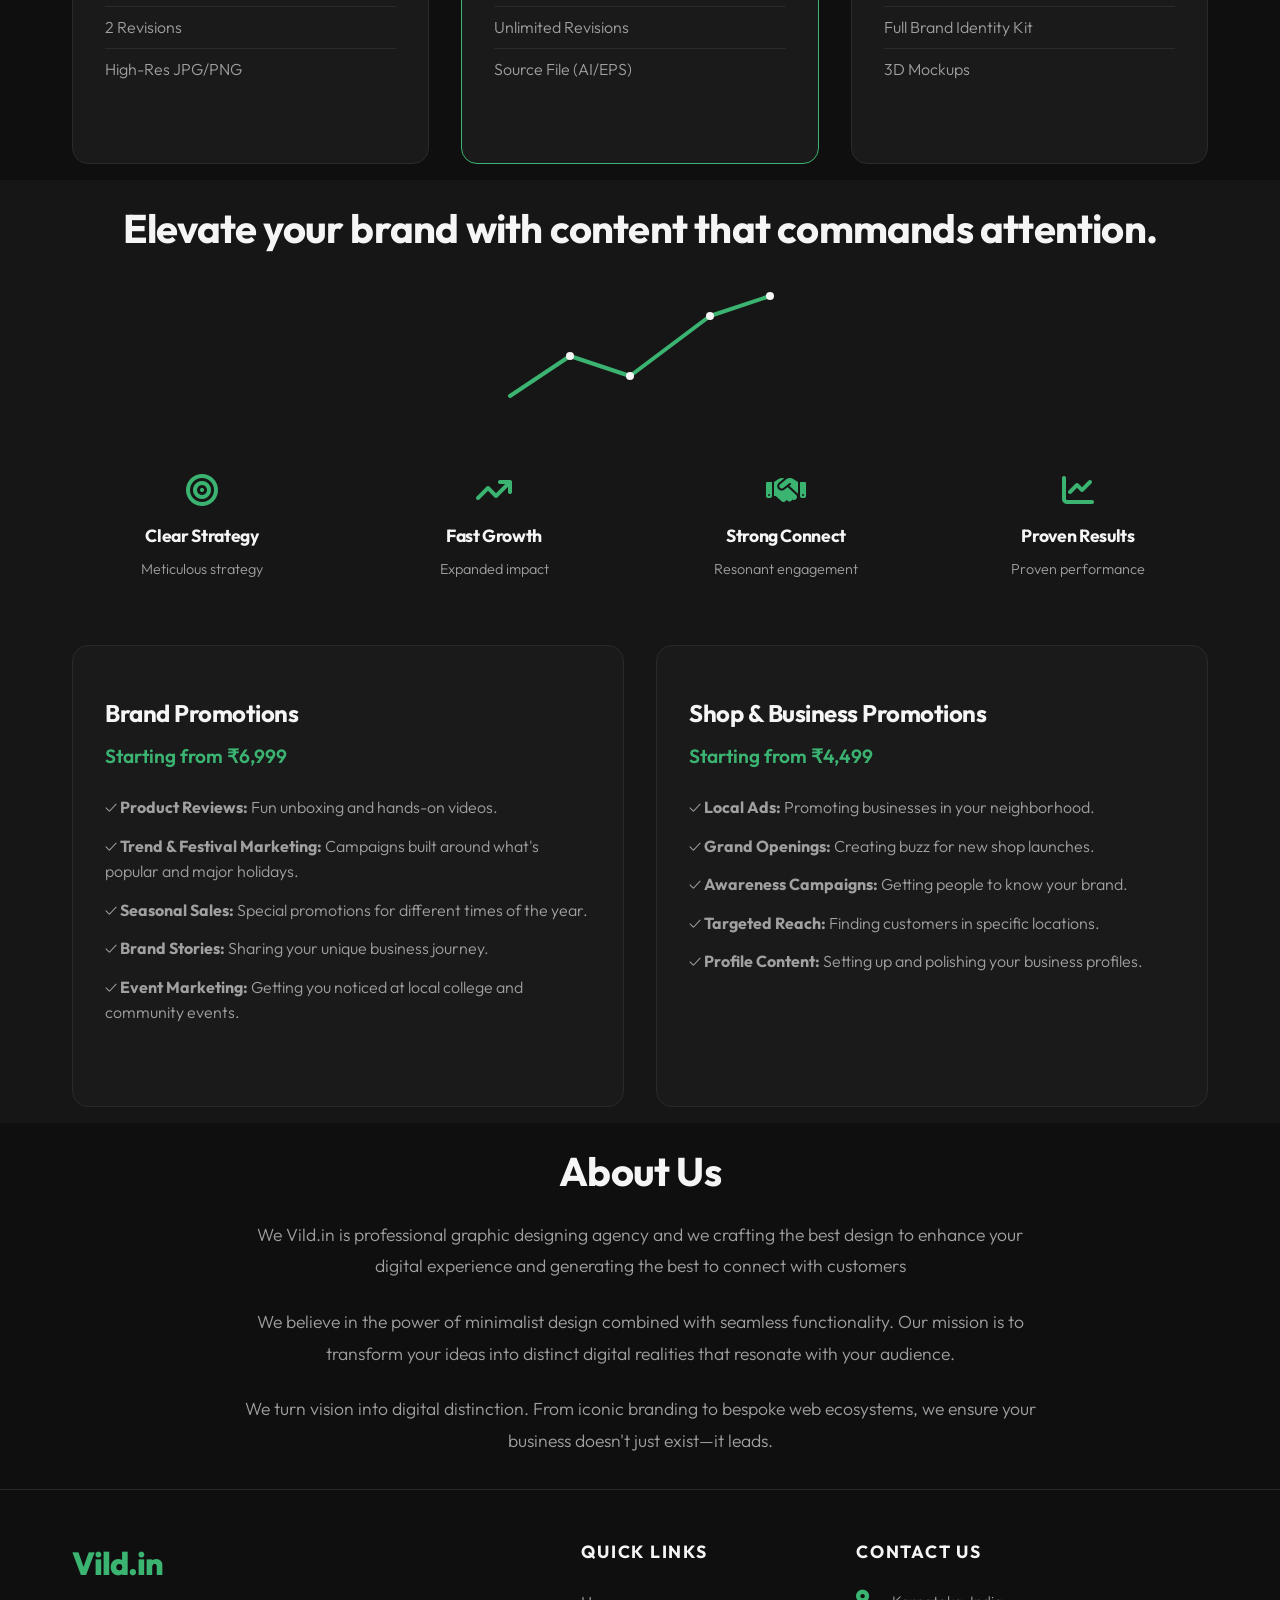
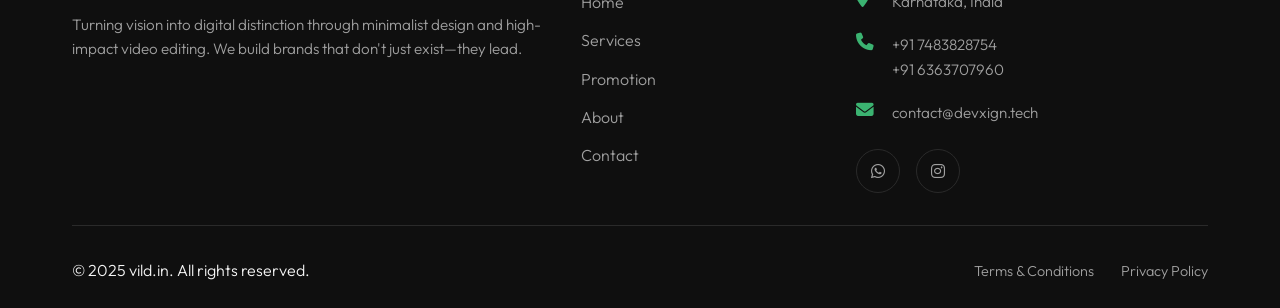
==== commit d5785564: "Branding: Updated copyright notices across all HTML footers to vild.in" ====
--- a/index.html
+++ b/index.html
@@ -512,7 +512,7 @@
                 </div>
             </div>
             <div class="footer-bottom">
-                <p>&copy; 2025 devxign.tech. All rights reserved.</p>
+                <p>&copy; 2025 vild.in. All rights reserved.</p>
                 <div class="footer-legal-bottom">
                     <a href="terms.html" style="color: var(--text-muted); font-size: 0.9rem; margin-right: 1.5rem;">Terms & Conditions</a>
                     <a href="privacy.html" style="color: var(--text-muted); font-size: 0.9rem;">Privacy Policy</a>
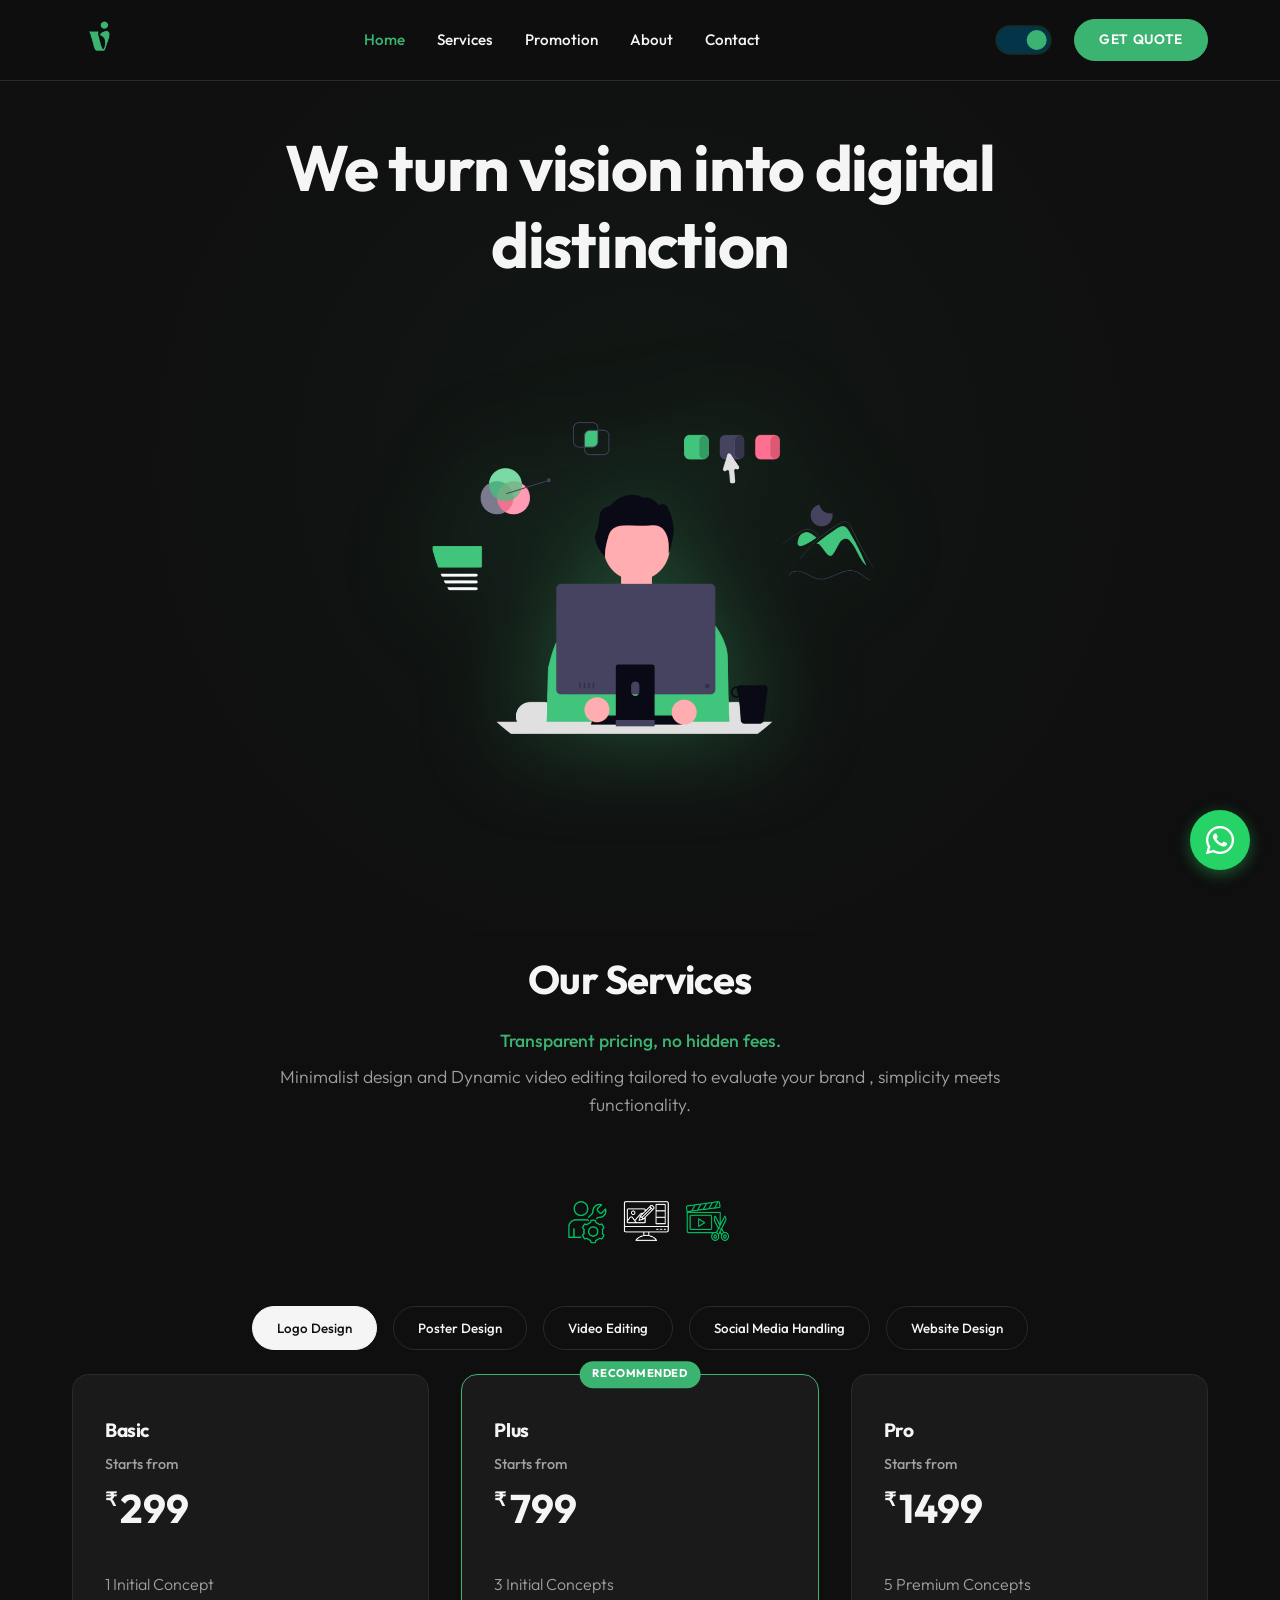
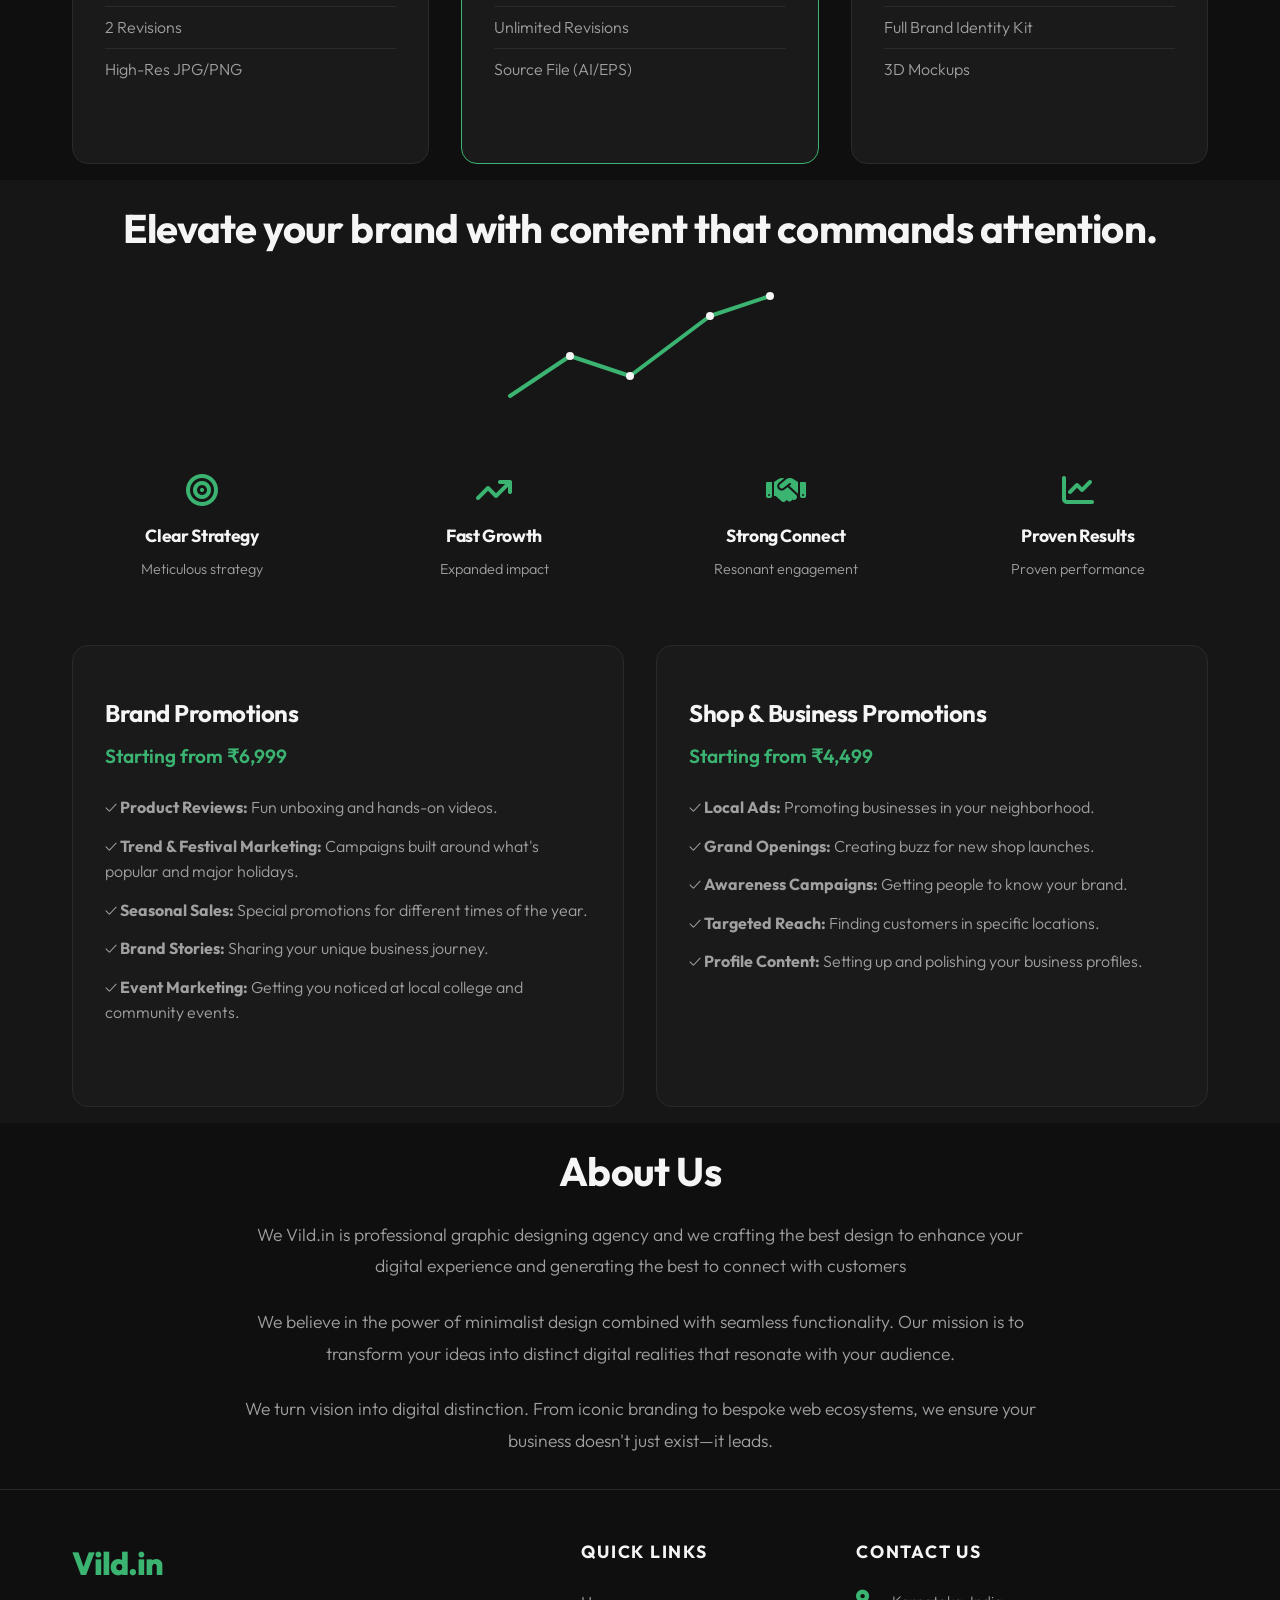
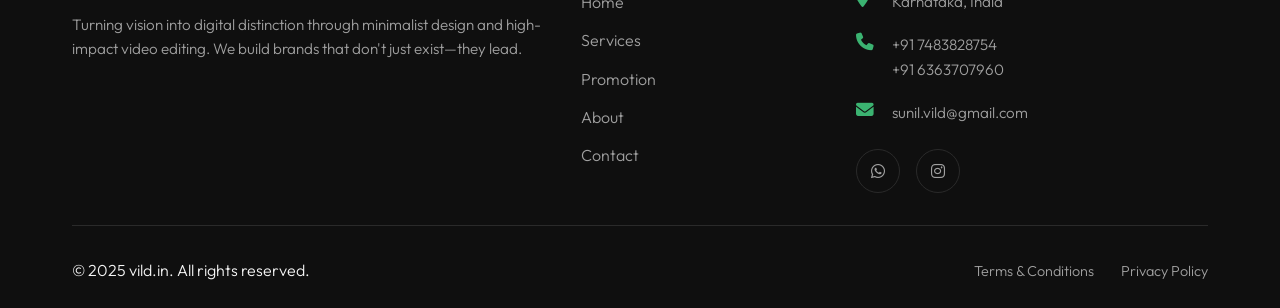
==== commit 95e72434: "Branding: Updated support email from contact@devxign.tech to sunil.vild@gmail.com in all footers" ====
--- a/index.html
+++ b/index.html
@@ -503,7 +503,7 @@
                     </div>
                     <div class="footer-contact-item">
                         <i class="fa-solid fa-envelope"></i>
-                        <span>contact@devxign.tech</span>
+                        <span>sunil.vild@gmail.com</span>
                     </div>
                     <div class="footer-social" style="margin-top: 1.5rem; justify-content: flex-start;">
                         <a href="https://wa.me/917483828754" target="_blank" aria-label="Chat with Vild.in on WhatsApp"><i class="fa-brands fa-whatsapp"></i></a>
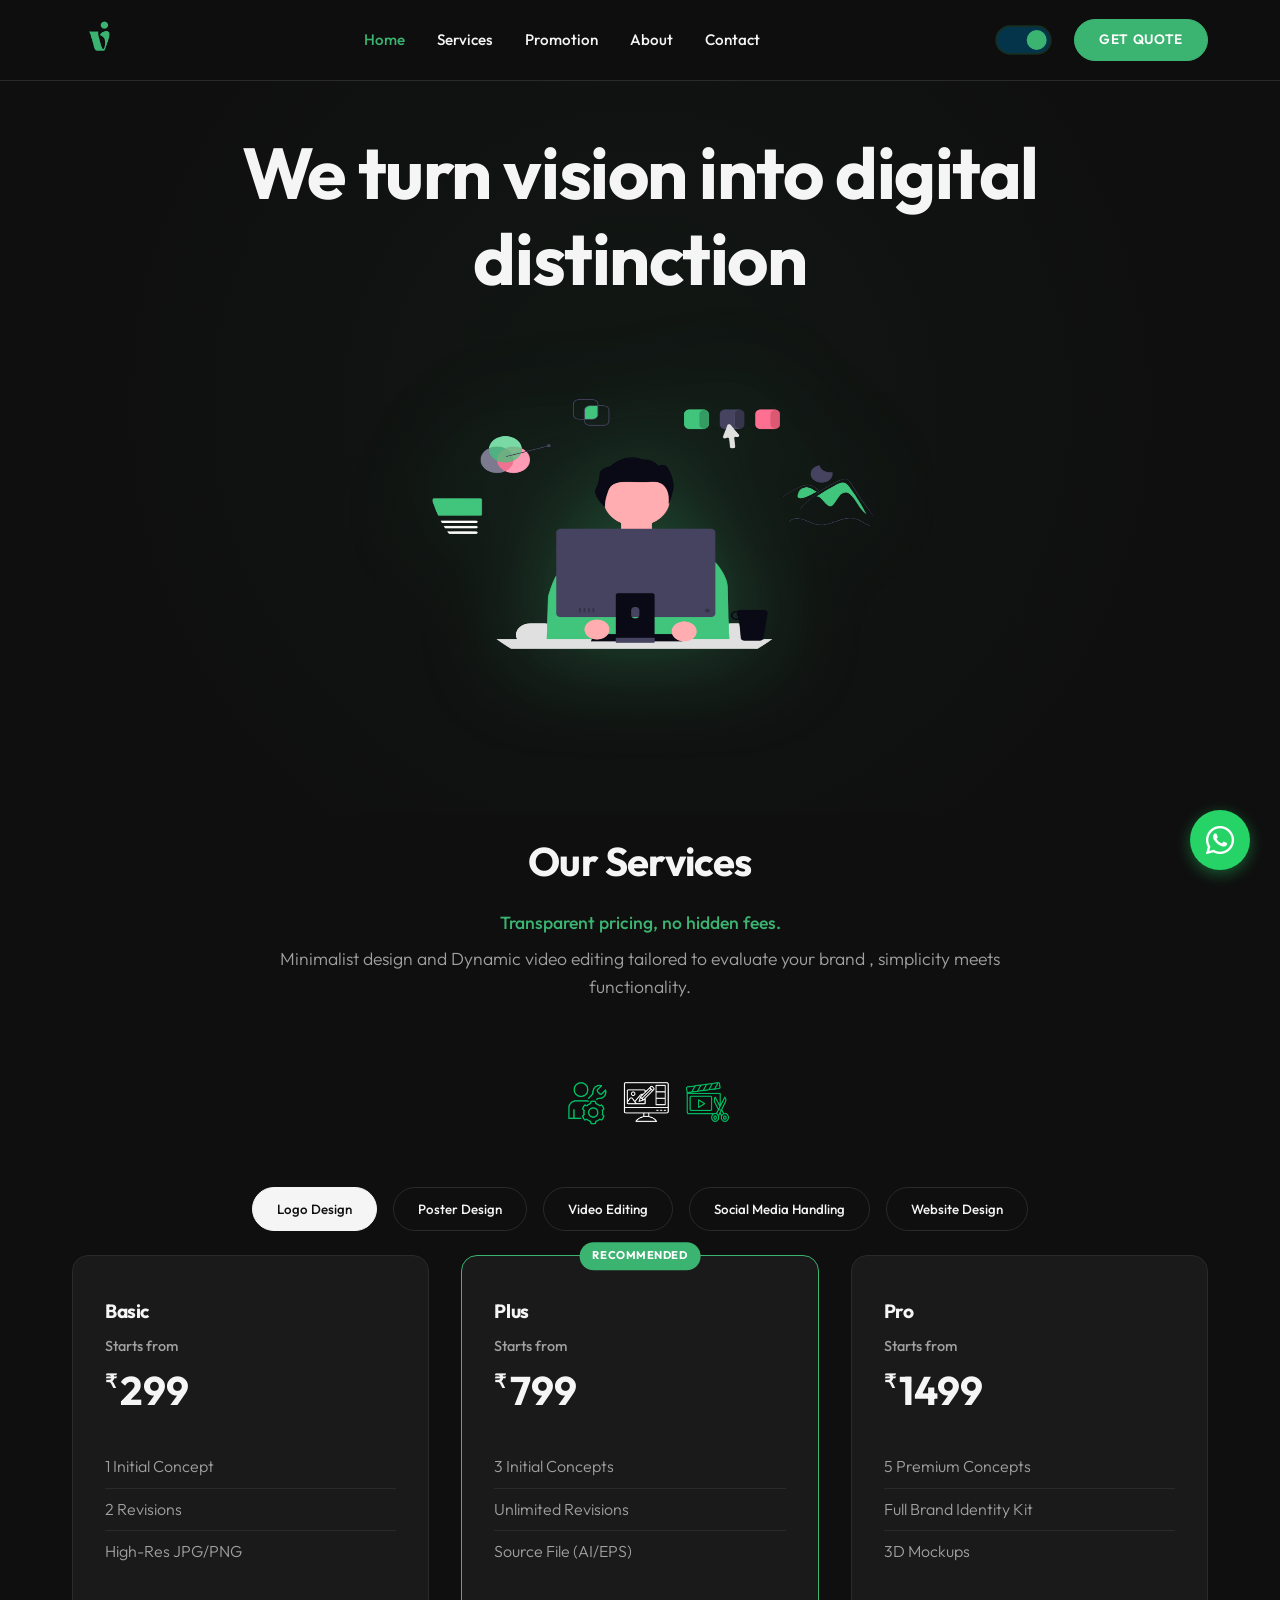
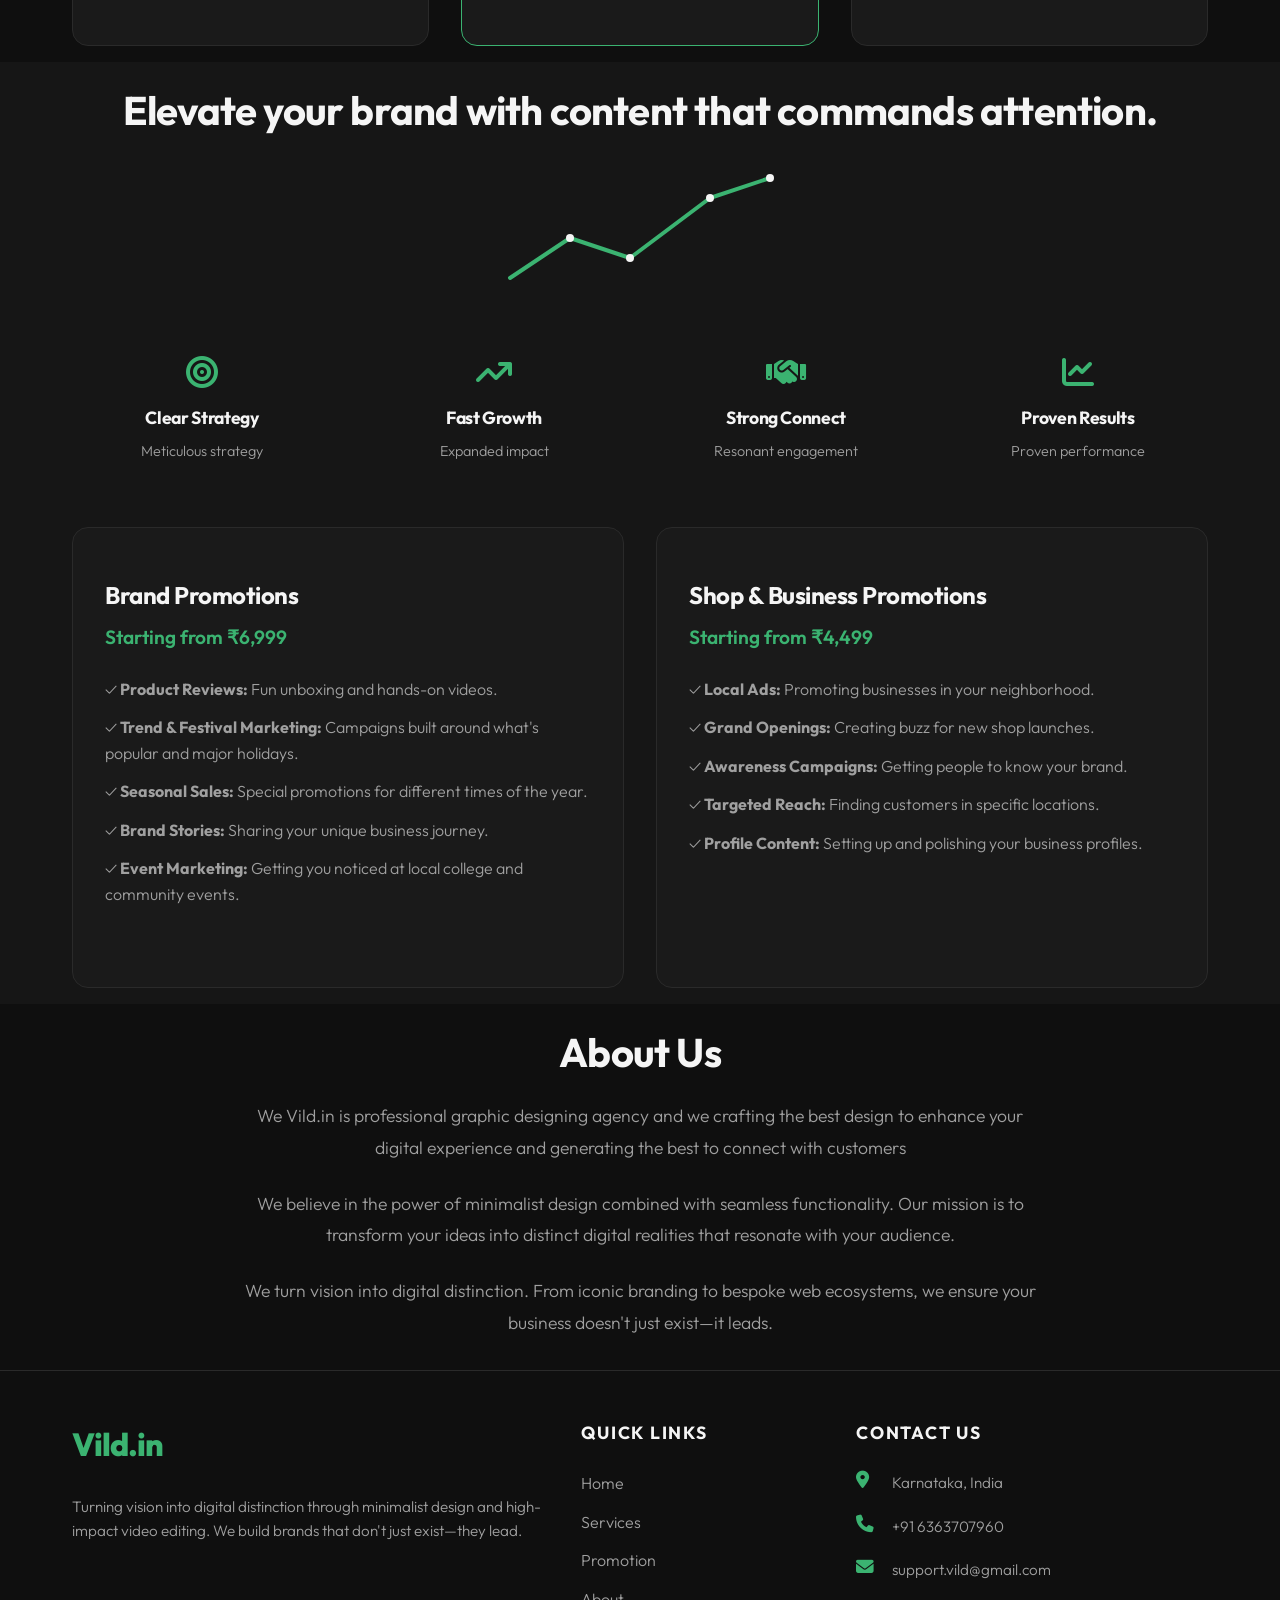
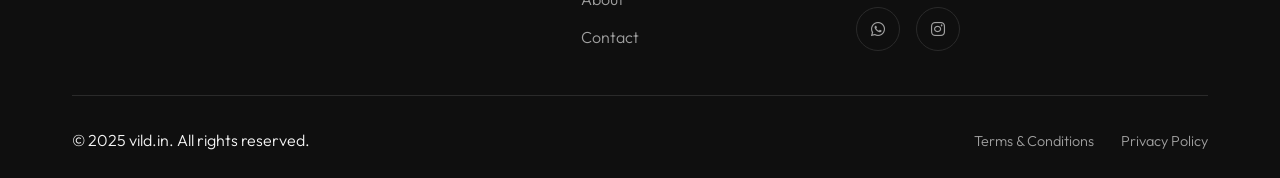
==== commit 3f972705: "Rebrand: replace devxign.tech with vild.in across all pages" ====
--- a/index.html
+++ b/index.html
@@ -43,7 +43,7 @@
       "image": "https://devxign.tech/Company%20logo.jpeg",
       "@id": "https://devxign.tech/#localbusiness",
       "url": "https://devxign.tech/",
-      "telephone": "+917483828754",
+      "telephone": "+916363707960",
       "priceRange": "₹299 - ₹6999",
       "address": {
         "@type": "PostalAddress",
@@ -74,7 +74,7 @@
       },
       "sameAs": [
         "https://www.instagram.com/devxign/",
-        "https://wa.me/917483828754"
+        "https://wa.me/916363707960"
       ]
     }
     </script>
@@ -499,14 +499,14 @@
                     </div>
                     <div class="footer-contact-item">
                         <i class="fa-solid fa-phone"></i>
-                        <span>+91 7483828754<br>+91 6363707960</span>
+                        <span>+91 6363707960</span>
                     </div>
                     <div class="footer-contact-item">
                         <i class="fa-solid fa-envelope"></i>
-                        <span>sunil.vild@gmail.com</span>
+                        <span>support.vild@gmail.com</span>
                     </div>
                     <div class="footer-social" style="margin-top: 1.5rem; justify-content: flex-start;">
-                        <a href="https://wa.me/917483828754" target="_blank" aria-label="Chat with Vild.in on WhatsApp"><i class="fa-brands fa-whatsapp"></i></a>
+                        <a href="https://wa.me/916363707960" target="_blank" aria-label="Chat with Vild.in on WhatsApp"><i class="fa-brands fa-whatsapp"></i></a>
                         <a href="https://www.instagram.com/vild_in/" target="_blank" aria-label="Follow Vild.in on Instagram"><i class="fa-brands fa-instagram"></i></a>
                     </div>
                 </div>
@@ -521,7 +521,7 @@
         </div>
     </footer>
     <!-- Floating WhatsApp Button -->
-    <a href="https://wa.me/917483828754" class="floating-wa" target="_blank" aria-label="Chat on WhatsApp">
+    <a href="https://wa.me/916363707960" class="floating-wa" target="_blank" aria-label="Chat on WhatsApp">
         <i class="fa-brands fa-whatsapp"></i>
     </a>
 
--- a/styles.css
+++ b/styles.css
@@ -405,7 +405,7 @@
 }
 
 .hero-title {
-    font-size: clamp(2rem, 5vw, 4.5rem);
+    font-size: clamp(1.8rem, 6vw, 4.5rem);
     line-height: 1.2;
     max-width: 900px;
     margin: 0 auto;
@@ -440,6 +440,7 @@
     width: 100%;
     max-width: 450px;
     height: auto;
+    aspect-ratio: 1 / 1;
     margin: -140px auto -140px;
     pointer-events: none;
     position: relative;
@@ -450,6 +451,7 @@
     width: 100%;
     max-width: 550px;
     height: auto;
+    aspect-ratio: 1 / 1;
     margin: -80px auto 0;
     transition: filter 0.3s ease;
     filter: drop-shadow(0 0 50px rgba(59, 179, 113, 0.25));
@@ -777,6 +779,7 @@
     width: 100%;
     max-width: 450px;
     height: auto;
+    aspect-ratio: 1 / 1;
 }
 
 .contact-right {
@@ -1126,4 +1129,178 @@
     font-weight: 700;
 }
 
-/* Animations and Responsive Adjustments already handled by existing classes */
+/* Custom scroll offset for fixed header compatibility */
+section, .section {
+    scroll-margin-top: 85px;
+}
+
+/* Enhanced Mobile Spacing & Layout Overrides */
+@media (max-width: 768px) {
+    /* Prevent title and layout cutting behind the fixed navbar on all pages */
+    main#main-content {
+        padding-top: 80px !important;
+        display: block !important;
+        min-height: auto !important;
+    }
+    
+    /* Reduce global section padding on mobile to eliminate huge gaps */
+    section, .section {
+        padding: 1.5rem 0 !important;
+    }
+    
+    /* Ensure the home hero section handles fixed navbar height gracefully with a 1.5 inch (144px) total top gap */
+    .hero {
+        padding: 64px 0 1.5rem !important;
+    }
+    
+    /* Optimize illustration sizes and negative margins on mobile to close up massive spacing gaps */
+    .hero-icon-img {
+        margin: -20px auto 0 !important;
+        max-width: 280px !important;
+    }
+    
+    .services-icon-img {
+        margin: -40px auto -40px !important;
+        max-width: 260px !important;
+    }
+    
+    /* Compress section header and content margins on mobile to eliminate huge empty gaps */
+    .section-header {
+        margin-bottom: 1rem !important;
+    }
+    
+    .section-header h2 {
+        font-size: 2rem !important;
+    }
+
+    .tabs {
+        gap: 0.5rem !important;
+        margin-bottom: 2rem !important;
+        padding: 0 0.5rem;
+    }
+    
+    .tab-btn {
+        padding: 0.5rem 1rem !important;
+        font-size: 0.85rem !important;
+        flex: 1 1 calc(50% - 0.5rem); /* two buttons per row on mobile */
+        text-align: center;
+    }
+    
+    .features-row {
+        margin: 1.5rem 0 !important;
+        gap: 1.5rem !important;
+    }
+    
+    .promo-cards-row {
+        margin-top: 2rem !important;
+        gap: 1.5rem !important;
+    }
+    
+    .special-boxes-container {
+        margin-top: 2.2rem !important;
+    }
+    
+    .special-heading {
+        font-size: 1.4rem !important;
+        margin-bottom: 1.5rem !important;
+    }
+    
+    /* Fix margins on contact pages to optimize small viewports */
+    .contact-container {
+        gap: 2rem !important;
+        padding: 0 1.5rem !important;
+    }
+    
+    .contact-left {
+        margin-bottom: 0 !important;
+        width: 100%;
+    }
+    
+    .contact-icon-img {
+        max-width: 260px !important;
+        height: auto !important;
+    }
+    
+    .contact-right {
+        width: 100%;
+    }
+    
+    .contact-form {
+        padding: 1.8rem !important;
+        border-radius: 16px !important;
+    }
+
+    /* Footer Responsive Alignment */
+    .footer-col {
+        text-align: center !important;
+    }
+
+    .footer-logo {
+        display: flex;
+        justify-content: center;
+        margin-bottom: 1rem !important;
+    }
+
+    .footer-contact-item {
+        justify-content: center;
+    }
+
+    .footer-social {
+        justify-content: center !important;
+        margin-top: 1rem !important;
+    }
+
+    .footer-bottom {
+        flex-direction: column !important;
+        text-align: center !important;
+        gap: 1rem !important;
+    }
+
+    .footer-legal-bottom {
+        display: flex;
+        justify-content: center;
+        gap: 1.5rem;
+    }
+}
+
+@media (max-width: 480px) {
+    .container {
+        padding: 0 1rem !important;
+    }
+
+    .hero-title {
+        font-size: 1.8rem !important;
+        padding: 0 0.5rem;
+    }
+
+    .tab-btn {
+        flex: 1 1 100%; /* stack tab buttons fully on very small screens */
+    }
+
+    .pricing-grid {
+        grid-template-columns: 1fr !important;
+        gap: 1.5rem !important;
+    }
+
+    .pricing-card {
+        padding: 2rem 1.5rem !important;
+    }
+
+    .special-boxes {
+        grid-template-columns: 1fr !important;
+        gap: 1rem !important;
+    }
+
+    .contact-form {
+        padding: 1.5rem 1.2rem !important;
+    }
+
+    .footer-legal-bottom {
+        flex-direction: column;
+        gap: 0.5rem;
+    }
+
+    .footer-legal-bottom a {
+        margin-right: 0 !important;
+    }
+}
